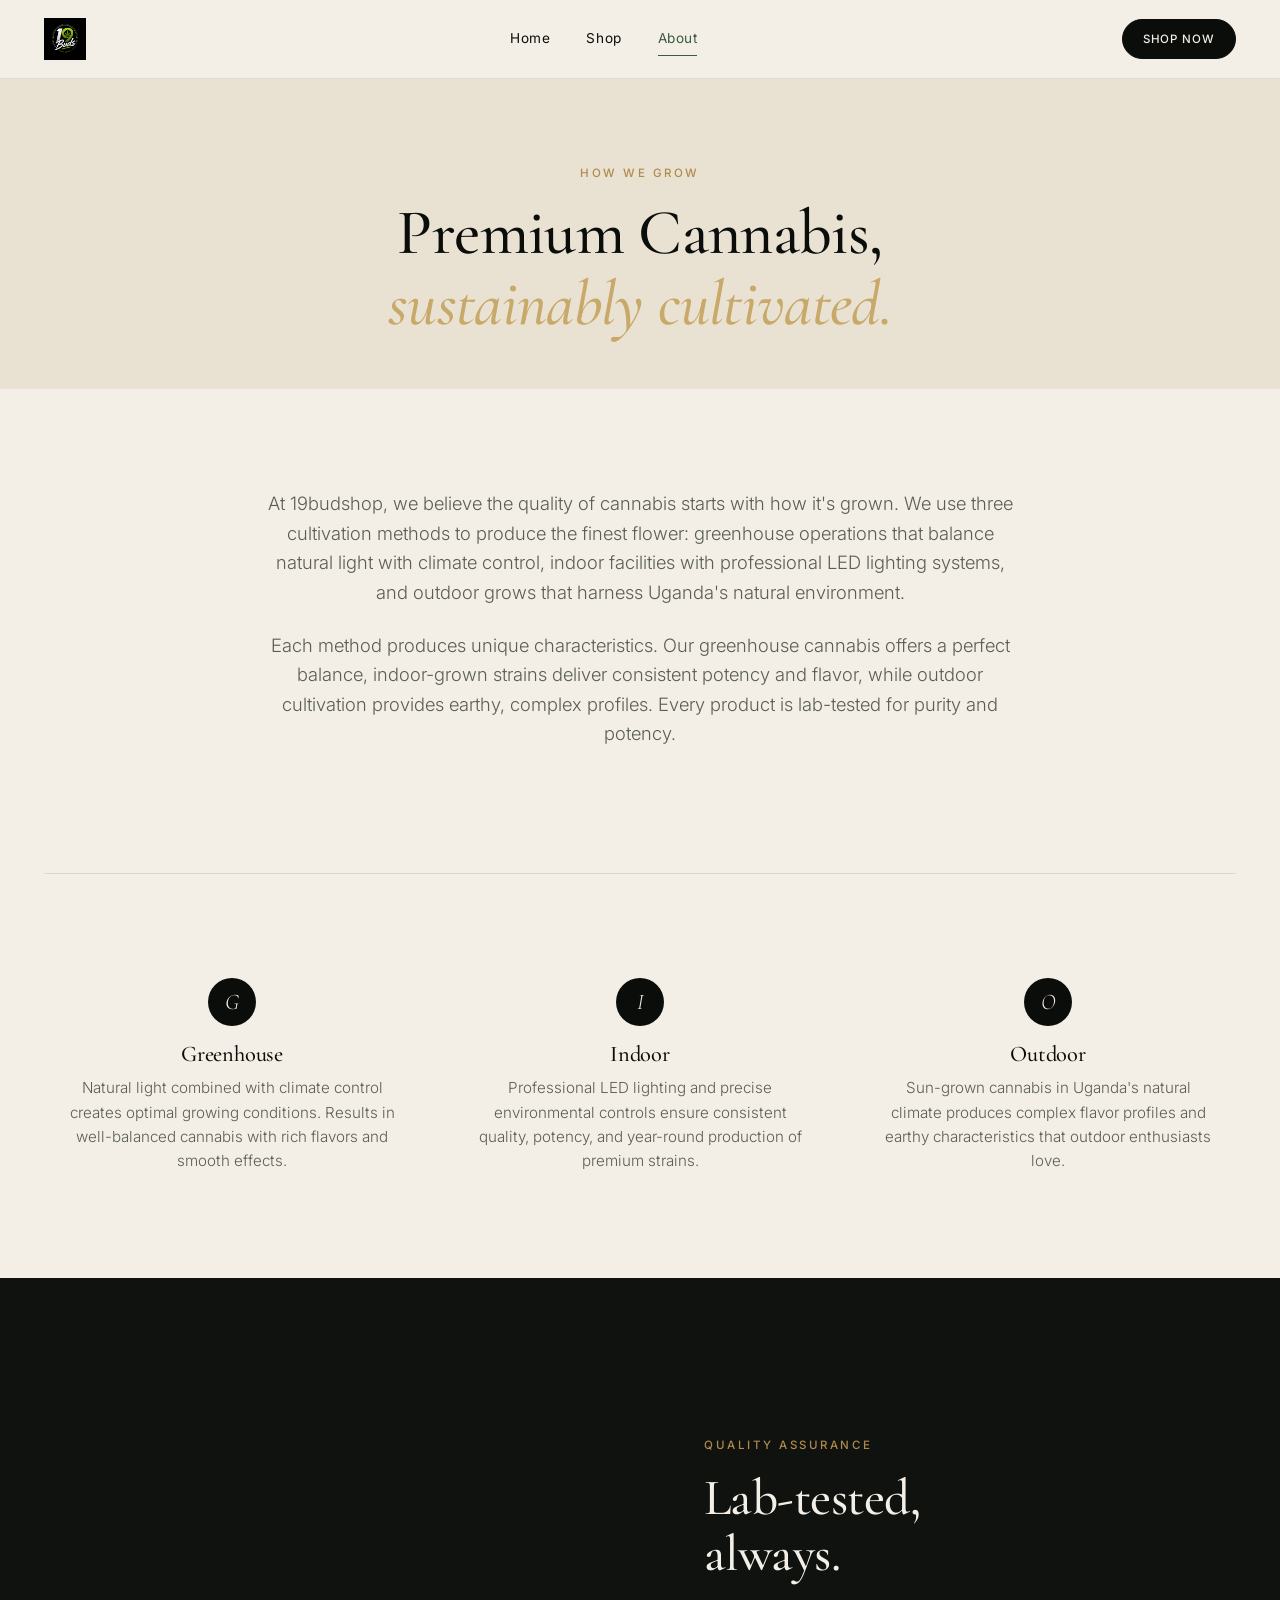
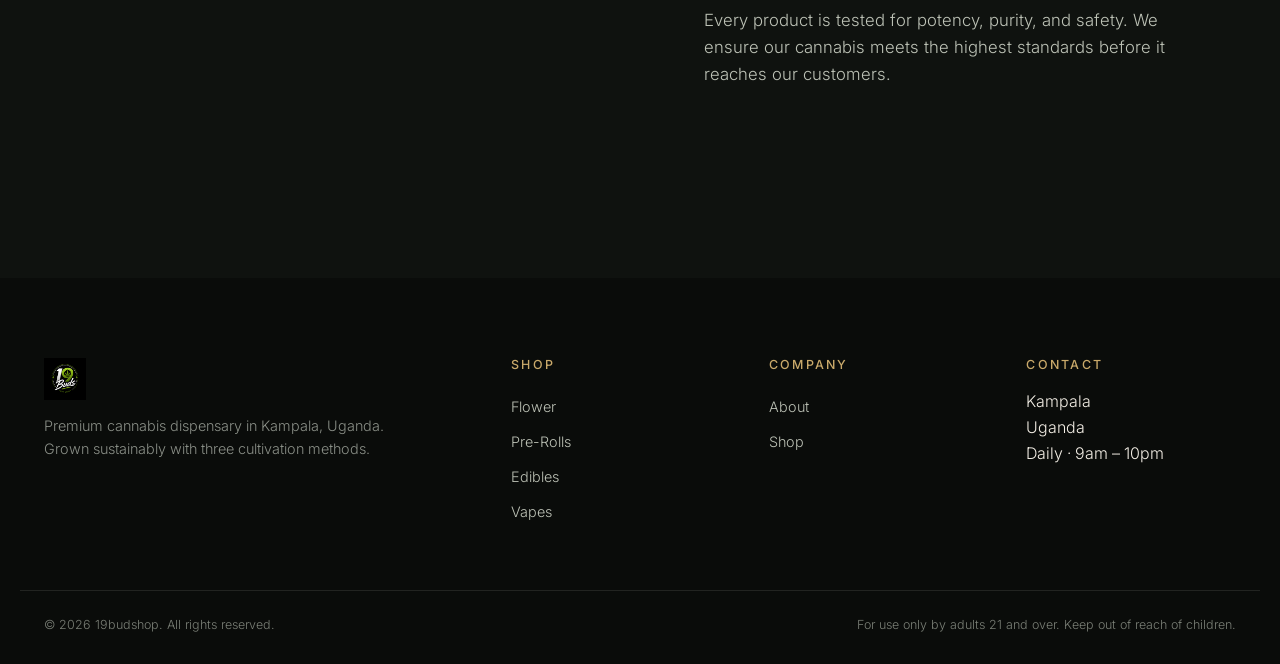
==== pages/about.html @ 75e1a654 "Add files via upload initial upload of all website files" ====
<!DOCTYPE html>
<html lang="en">
<head>
<meta charset="UTF-8" />
<meta name="viewport" content="width=device-width, initial-scale=1.0" />
<title>About 19Bud Shop | Premium Cannabis Cultivation in Uganda</title>
<meta name="description" content="Learn about 19Bud Shop’s premium cannabis cultivation, lab-tested quality standards, and curated product selection in Kampala, Uganda." />
<meta name="keywords" content="about 19bud shop, premium cannabis Uganda, lab-tested cannabis, cannabis cultivation Uganda" />
<link rel="preconnect" href="https://fonts.googleapis.com">
<link rel="preconnect" href="https://fonts.gstatic.com" crossorigin>
<link href="https://fonts.googleapis.com/css2?family=Cormorant+Garamond:wght@400;500;600;700&family=Inter:wght@300;400;500;600&display=swap" rel="stylesheet">
<link rel="stylesheet" href="../css/styles.css" />
</head>
<body>

<header class="site-header">
  <div class="container header__inner">
    <a href="../index.html" class="brand" aria-label="19budshop home">
      <img src="../images/19budshop logo.png" alt="19budshop logo" class="brand__logo" />
    </a>
    <nav class="nav" id="nav">
      <a href="../index.html" class="nav__link">Home</a>
      <a href="shop.html" class="nav__link">Shop</a>
      <a href="about.html" class="nav__link active">About</a>
    </nav>
    <div class="header__actions">
      <a href="shop.html" class="btn btn--small btn--primary">Shop Now</a>
      <button class="nav-toggle" id="nav-toggle" aria-label="Toggle menu"><span></span><span></span><span></span></button>
    </div>
  </div>
</header>

<section class="page-hero">
  <div class="container">
    <span class="eyebrow">How We Grow</span>
    <h1>Premium Cannabis,<br/><em>sustainably cultivated.</em></h1>
  </div>
</section>

<section class="container about-section">
  <p>At 19budshop, we believe the quality of cannabis starts with how it's grown. We use three cultivation methods to produce the finest flower: greenhouse operations that balance natural light with climate control, indoor facilities with professional LED lighting systems, and outdoor grows that harness Uganda's natural environment.</p>
  <p>Each method produces unique characteristics. Our greenhouse cannabis offers a perfect balance, indoor-grown strains deliver consistent potency and flavor, while outdoor cultivation provides earthy, complex profiles. Every product is lab-tested for purity and potency.</p>
</section>

<section class="container">
  <div class="values">
    <div class="value">
      <div class="value-icon">G</div>
      <h3>Greenhouse</h3>
      <p>Natural light combined with climate control creates optimal growing conditions. Results in well-balanced cannabis with rich flavors and smooth effects.</p>
    </div>
    <div class="value">
      <div class="value-icon">I</div>
      <h3>Indoor</h3>
      <p>Professional LED lighting and precise environmental controls ensure consistent quality, potency, and year-round production of premium strains.</p>
    </div>
    <div class="value">
      <div class="value-icon">O</div>
      <h3>Outdoor</h3>
      <p>Sun-grown cannabis in Uganda's natural climate produces complex flavor profiles and earthy characteristics that outdoor enthusiasts love.</p>
    </div>
  </div>
</section>

<section class="story">
  <div class="story__media" style="background-image:url('../images/greenhouse.jpg');"></div>
  <div class="story__content">
    <span class="eyebrow">Quality Assurance</span>
    <h2>Lab-tested,<br/>always.</h2>
    <p>Every product is tested for potency, purity, and safety. We ensure our cannabis meets the highest standards before it reaches our customers.</p>
  </div>
</section>

<footer class="footer">
  <div class="container footer__grid">
    <div>
      <div class="brand brand--footer">
        <img src="../images/19budshop logo.png" alt="19budshop logo" class="brand__logo" />
      </div>
      <p class="footer__about">Premium cannabis dispensary in Kampala, Uganda. Grown sustainably with three cultivation methods.</p>
    </div>
    <div><h4>Shop</h4><a href="shop.html">Flower</a><a href="shop.html">Pre-Rolls</a><a href="shop.html">Edibles</a><a href="shop.html">Vapes</a></div>
    <div><h4>Company</h4><a href="about.html">About</a><a href="shop.html">Shop</a></div>
    <div><h4>Contact</h4><p>Kampala<br/>Uganda<br/>Daily · 9am – 10pm</p></div>
  </div>
  <div class="footer__bottom container">
    <span>© <span id="year"></span> 19budshop. All rights reserved.</span>
    <span>For use only by adults 21 and over. Keep out of reach of children.</span>
  </div>
</footer>
<script src="../js/products.js"></script>
<script src="../js/main.js"></script>
</body>
</html>
---- css/styles.css ----
/* 19budshop — Premium Cannabis Dispensary */
:root{
  --bg:#0f120f;
  --bg-2:#161a16;
  --surface:#1c211c;
  --cream:#f4efe6;
  --cream-2:#e9e2d3;
  --ink:#0b0d0b;
  --muted:#8a8f87;
  --line:rgba(244,239,230,.12);
  --green:#3a5a40;
  --green-2:#588157;
  --gold:#c9a96a;
  --gold-2:#b1894a;
  --radius:6px;
  --serif:"Cormorant Garamond", Georgia, serif;
  --sans:"Inter", -apple-system, BlinkMacSystemFont, sans-serif;
  --container:1240px;
}

*{box-sizing:border-box;margin:0;padding:0}
html{scroll-behavior:smooth}
body{
  font-family:var(--sans);
  background:var(--cream);
  color:var(--ink);
  line-height:1.6;
  font-weight:300;
  -webkit-font-smoothing:antialiased;
}
img{display:block;max-width:100%;height:auto}
a{color:inherit;text-decoration:none;transition:color .25s}

.container{max-width:var(--container);margin:0 auto;padding:0 24px}

h1,h2,h3,h4{font-family:var(--serif);font-weight:500;letter-spacing:-.01em;line-height:1.1;color:inherit}
h1{font-size:clamp(3rem,7vw,6rem)}
h2{font-size:clamp(2rem,4vw,3.4rem)}
h3{font-size:1.4rem}
em{font-style:italic;color:var(--gold)}
.eyebrow{font-family:var(--sans);font-size:.72rem;letter-spacing:.22em;text-transform:uppercase;color:var(--gold-2);font-weight:500;display:inline-block;margin-bottom:1rem}

/* Buttons */
.btn{
  display:inline-flex;align-items:center;justify-content:center;gap:.5rem;
  padding:14px 28px;border:1px solid transparent;border-radius:999px;
  font-family:var(--sans);font-size:.85rem;font-weight:500;letter-spacing:.08em;text-transform:uppercase;
  cursor:pointer;transition:all .3s ease;background:none;color:inherit;
}
.btn--primary{background:var(--ink);color:var(--cream);border-color:var(--ink)}
.btn--primary:hover{background:var(--green);border-color:var(--green)}
.btn--ghost{border-color:currentColor;background:transparent}
.btn--ghost:hover{background:var(--ink);color:var(--cream);border-color:var(--ink)}
.btn--ghost-dark{border-color:var(--cream);color:var(--cream)}
.btn--ghost-dark:hover{background:var(--cream);color:var(--ink)}
.btn--small{padding:10px 20px;font-size:.72rem}

/* Header */
.site-header{
  position:sticky;top:0;z-index:50;
  background:rgba(244,239,230,.92);
  backdrop-filter:blur(12px);
  border-bottom:1px solid rgba(11,13,11,.08);
}
.header__inner{display:flex;align-items:center;justify-content:space-between;padding:18px 24px}
.brand{display:flex;align-items:center;gap:10px;font-family:var(--serif);font-size:1.4rem;font-weight:600}
.brand__logo{height:42px;width:auto;display:block;object-fit:contain}
.brand__mark{
  width:34px;height:34px;border-radius:50%;background:var(--ink);color:var(--cream);
  display:flex;align-items:center;justify-content:center;font-family:var(--serif);font-style:italic;font-size:1.1rem;
}
.brand__co{color:var(--gold-2);font-weight:400}
.nav{display:flex;gap:36px}
.nav__link{font-size:.85rem;font-weight:400;letter-spacing:.04em;position:relative;padding:6px 0}
.nav__link:hover,.nav__link.active{color:var(--green)}
.nav__link.active::after{content:"";position:absolute;bottom:0;left:0;right:0;height:1px;background:var(--green)}
.header__actions{display:flex;align-items:center;gap:16px}
.nav-toggle{display:none;background:none;border:none;flex-direction:column;gap:4px;cursor:pointer;padding:8px}
.nav-toggle span{width:22px;height:1.5px;background:var(--ink);display:block}

/* Hero */
.hero{position:relative;min-height:88vh;display:flex;align-items:center;color:var(--cream);overflow:hidden}
.hero__media{position:absolute;inset:0;background-size:cover;background-position:center;filter:brightness(.55);}
.hero__overlay{position:absolute;inset:0;background:linear-gradient(180deg,rgba(11,13,11,.4) 0%,rgba(11,13,11,.85) 100%)}
.hero__content{position:relative;z-index:2;max-width:760px;padding-top:80px;padding-bottom:120px}
.hero__brand{display:flex;flex-direction:column;align-items:flex-start;gap:10px;margin-bottom:1.5rem}
.hero__brand-stack{display:flex;align-items:center;gap:18px;flex-wrap:wrap}
.hero__logo{height:140px;width:auto;display:block;object-fit:contain}
.hero__brand-text{display:flex;flex-direction:column;gap:4px}
.hero__brand-name{font-family:var(--serif);font-size:2.2rem;font-weight:600;letter-spacing:.01em;color:var(--cream)}
.hero__year{font-size:.9rem;letter-spacing:.24em;text-transform:uppercase;color:var(--cream-2);font-weight:500}
.hero__sub{font-size:1.15rem;color:var(--cream-2);max-width:520px;margin-bottom:2.5rem}
.hero__cta{display:flex;gap:14px;flex-wrap:wrap}
.hero__cta .btn--primary{background:var(--cream);color:var(--ink);border-color:var(--cream)}
.hero__cta .btn--primary:hover{background:var(--gold);border-color:var(--gold);color:var(--ink)}
.hero__whatsapp{display:inline-flex;align-items:center;justify-content:center;gap:10px;margin-top:18px;padding:15px 24px;border-radius:999px;background:#25D366;color:#fff;font-weight:700;letter-spacing:.04em;text-transform:uppercase;font-size:.82rem;box-shadow:0 0 0 rgba(37,211,102,.35);animation:pulse-whatsapp 1.4s infinite;transition:transform .2s ease, box-shadow .2s ease;max-width:100%}
.hero__whatsapp:hover{transform:translateY(-2px);box-shadow:0 8px 24px rgba(37,211,102,.28)}
.hero__whatsapp-icon{width:26px;height:26px;display:block;object-fit:contain}
.hero__whatsapp span{display:inline-block}
@keyframes pulse-whatsapp{0%,100%{box-shadow:0 0 0 0 rgba(37,211,102,.4)}50%{box-shadow:0 0 0 12px rgba(37,211,102,0)}}
.hero__marquee{position:absolute;bottom:0;left:0;right:0;z-index:2;overflow:hidden;border-top:1px solid rgba(244,239,230,.18);padding:18px 0;background:rgba(11,13,11,.6)}
.marquee__track{display:flex;gap:36px;white-space:nowrap;animation:marquee 30s linear infinite;font-size:.78rem;letter-spacing:.22em;text-transform:uppercase;color:var(--cream-2)}
@keyframes marquee{from{transform:translateX(0)}to{transform:translateX(-50%)}}

/* Sections */
.section{padding:120px 0}
.section--dark{background:var(--bg);color:var(--cream)}
.section__head{text-align:center;max-width:680px;margin:0 auto 64px}
.section__sub{color:var(--muted);margin-top:1rem}
.section--dark .section__sub{color:#a3a89e}
.section__cta{text-align:center;margin-top:56px}

/* Category grid */
.cat-grid{display:grid;grid-template-columns:repeat(3,1fr);gap:20px}
.cat-card{position:relative;overflow:hidden;border-radius:var(--radius);aspect-ratio:4/5;background:#000}
.cat-card img{width:100%;height:100%;object-fit:cover;transition:transform .8s ease;opacity:.75}
.cat-card:hover img{transform:scale(1.06);opacity:.9}
.cat-card__body{position:absolute;left:24px;bottom:24px;right:24px;color:var(--cream);z-index:2}
.cat-card__body h3{font-size:1.7rem;margin-bottom:4px}
.cat-card__body span{font-size:.78rem;letter-spacing:.15em;text-transform:uppercase;color:var(--gold)}
.cat-card::after{content:"";position:absolute;inset:0;background:linear-gradient(180deg,transparent 40%,rgba(0,0,0,.7) 100%)}

/* Product grid */
.product-grid{display:grid;grid-template-columns:repeat(4,1fr);gap:32px}
.product{display:flex;flex-direction:column;cursor:pointer;transition:transform .3s}
.product:hover{transform:translateY(-4px)}
.product__media{aspect-ratio:1/1;background:var(--bg-2);border-radius:var(--radius);overflow:hidden;margin-bottom:18px;position:relative}
.product__media img{width:100%;height:100%;object-fit:cover;transition:transform .6s}
.product:hover .product__media img{transform:scale(1.05)}
.product__badge{position:absolute;top:12px;left:12px;background:var(--gold);color:var(--ink);padding:4px 10px;border-radius:999px;font-size:.65rem;font-weight:600;letter-spacing:.1em;text-transform:uppercase;z-index:2}
.product__badge--soon{background:var(--green);color:var(--cream)}
.product__cat{font-size:.7rem;letter-spacing:.18em;text-transform:uppercase;color:var(--muted);margin-bottom:6px}
.section--dark .product__cat{color:var(--gold-2)}
.product__name{font-family:var(--serif);font-size:1.3rem;margin-bottom:6px}
.product__description{font-size:.84rem;line-height:1.5;color:var(--muted);margin-bottom:12px}
.section--dark .product__description{color:#9aa097}
.product__meta{display:flex;justify-content:space-between;align-items:baseline;margin-top:8px}
.product__price{font-family:var(--serif);font-size:1.2rem;font-weight:500}
.product__thc{font-size:.75rem;color:var(--muted);letter-spacing:.05em}
.section--dark .product__thc{color:#9aa097}
.product__actions{display:flex;gap:8px;margin-top:16px;flex-direction:column}
.product__actions .btn{width:100%;flex:1}
.product__actions .btn--secondary{background:var(--gold-2);color:var(--ink);border-color:var(--gold-2)}
.product__actions .btn--secondary:hover{background:var(--gold);border-color:var(--gold)}
.section--dark .product__actions .btn--primary{background:var(--cream);color:var(--ink);border-color:var(--cream)}
.section--dark .product__actions .btn--primary:hover{background:var(--gold);border-color:var(--gold);color:var(--ink)}

/* Story strip */
.story{display:grid;grid-template-columns:1fr 1fr;min-height:600px;background:var(--bg)}
.story__media{background-size:cover;background-position:center}
.story__content{padding:80px 64px;color:var(--cream);display:flex;flex-direction:column;justify-content:center;max-width:620px}
.story__content h2{margin-bottom:1.5rem}
.story__content p{color:#bdc2b6;margin-bottom:2rem;font-size:1.05rem}
.story__list{list-style:none;display:grid;grid-template-columns:repeat(3,1fr);gap:24px;margin-bottom:2.5rem;border-top:1px solid var(--line);border-bottom:1px solid var(--line);padding:24px 0}
.story__list strong{display:block;font-family:var(--serif);font-size:1.8rem;color:var(--gold);font-weight:500}
.story__list span{font-size:.78rem;color:#9aa097;letter-spacing:.05em}

/* Reviews */
.reviews{display:grid;grid-template-columns:repeat(3,1fr);gap:32px}
.review{padding:36px;border:1px solid rgba(11,13,11,.1);border-radius:var(--radius);background:#fff}
.review blockquote{font-family:var(--serif);font-size:1.2rem;line-height:1.5;font-style:italic;margin-bottom:1.2rem}
.review figcaption{font-size:.8rem;letter-spacing:.1em;color:var(--muted);text-transform:uppercase}

/* Newsletter */
.newsletter{background:var(--bg);color:var(--cream);padding:80px 0}
.newsletter__inner{display:grid;grid-template-columns:1fr 1fr;gap:48px;align-items:center}
.newsletter h2{font-size:2.4rem}
.newsletter__form{display:flex;gap:10px}
.newsletter__form input{
  flex:1;padding:16px 22px;border:1px solid rgba(244,239,230,.25);background:transparent;color:var(--cream);
  border-radius:999px;font-family:var(--sans);font-size:.9rem;outline:none;transition:border-color .25s;
}
.newsletter__form input::placeholder{color:#9aa097}
.newsletter__form input:focus{border-color:var(--gold)}
.newsletter__form .btn--primary{background:var(--cream);color:var(--ink);border-color:var(--cream)}
.newsletter__form .btn--primary:hover{background:var(--gold);border-color:var(--gold)}

/* Footer */
.footer{background:#0a0c0a;color:var(--cream);padding:80px 0 30px}
.footer__grid{display:grid;grid-template-columns:2fr 1fr 1fr 1fr;gap:48px;margin-bottom:60px}
.footer h4{font-family:var(--sans);font-size:.78rem;letter-spacing:.18em;text-transform:uppercase;color:var(--gold);margin-bottom:18px;font-weight:500}
.footer a{display:block;font-size:.9rem;color:#bdc2b6;padding:6px 0}
.footer a:hover{color:var(--cream)}
.footer__about{color:#8a8f87;font-size:.9rem;max-width:340px;margin-top:14px}
.brand--footer .brand__mark{background:var(--cream);color:var(--ink)}
.brand--footer{color:var(--cream)}
.footer__bottom{border-top:1px solid rgba(244,239,230,.1);padding-top:24px;display:flex;justify-content:space-between;font-size:.78rem;color:#7a7f76;flex-wrap:wrap;gap:12px}

/* Age gate */
.age-gate{position:fixed;inset:0;z-index:200;background:rgba(11,13,11,.96);display:flex;align-items:center;justify-content:center;padding:24px;backdrop-filter:blur(8px)}
.age-gate.hidden{display:none}
.age-gate__box{max-width:460px;text-align:center;color:var(--cream)}
.age-gate__mark{width:60px;height:60px;border-radius:50%;background:var(--cream);color:var(--ink);font-family:var(--serif);font-style:italic;font-size:1.8rem;display:flex;align-items:center;justify-content:center;margin:0 auto 28px}
.age-gate h2{font-size:2.2rem;margin-bottom:1rem}
.age-gate p{color:#bdc2b6;margin-bottom:2rem}
.age-gate__actions{display:flex;gap:12px;justify-content:center;flex-wrap:wrap}
.age-gate .btn--primary{background:var(--cream);color:var(--ink);border-color:var(--cream)}
.age-gate .btn--primary:hover{background:var(--gold);border-color:var(--gold)}
.age-gate .btn--ghost{color:var(--cream)}

/* ----- Shop page ----- */
.page-hero{padding:80px 0 50px;background:var(--cream-2);text-align:center}
.page-hero h1{font-size:clamp(2.5rem,5vw,4.5rem)}
.page-hero p{max-width:560px;margin:1rem auto 0;color:#5a5e54}

.shop-layout{padding:60px 0 120px;display:grid;grid-template-columns:240px 1fr;gap:48px}
.filters{position:sticky;top:100px;align-self:start}
.filters h4{font-family:var(--sans);font-size:.72rem;letter-spacing:.2em;text-transform:uppercase;color:var(--muted);margin-bottom:14px;font-weight:500}
.filter-group{margin-bottom:32px}
.filter-btn{display:block;width:100%;text-align:left;background:none;border:none;padding:8px 0;cursor:pointer;font-size:.95rem;color:#5a5e54;font-family:var(--sans);border-bottom:1px solid transparent;transition:all .2s}
.filter-btn:hover{color:var(--ink)}
.filter-btn.active{color:var(--ink);font-weight:500;border-bottom-color:var(--gold)}
.shop-toolbar{display:flex;justify-content:space-between;align-items:center;margin-bottom:32px;padding-bottom:20px;border-bottom:1px solid rgba(11,13,11,.1)}
.shop-toolbar span{font-size:.85rem;color:var(--muted)}
.shop-toolbar select{padding:8px 14px;border:1px solid rgba(11,13,11,.15);background:transparent;border-radius:999px;font-family:var(--sans);font-size:.85rem;cursor:pointer}
.shop-grid{display:grid;grid-template-columns:repeat(3,1fr);gap:32px}

/* ----- About / Contact ----- */
.about-section{padding:100px 0;max-width:760px;margin:0 auto;text-align:center}
.about-section p{font-size:1.15rem;color:#5a5e54;margin-bottom:1.5rem}
.values{display:grid;grid-template-columns:repeat(3,1fr);gap:32px;padding:80px 0;border-top:1px solid rgba(11,13,11,.1)}
.value{text-align:center;padding:24px}
.value-icon{width:48px;height:48px;border-radius:50%;background:var(--ink);color:var(--cream);display:flex;align-items:center;justify-content:center;margin:0 auto 16px;font-family:var(--serif);font-style:italic;font-size:1.4rem}
.value h3{margin-bottom:10px}
.value p{color:#5a5e54;font-size:.95rem}

.contact-grid{display:grid;grid-template-columns:1fr 1fr;gap:64px;padding:80px 0 120px}
.contact-info h3{font-family:var(--serif);font-size:1.6rem;margin-bottom:14px;margin-top:28px}
.contact-info h3:first-child{margin-top:0}
.contact-info p{color:#5a5e54}
.contact-form{display:flex;flex-direction:column;gap:16px}
.contact-form label{font-size:.75rem;letter-spacing:.15em;text-transform:uppercase;color:var(--muted);font-weight:500}
.contact-form input,.contact-form textarea{
  width:100%;padding:14px 18px;border:1px solid rgba(11,13,11,.18);
  border-radius:var(--radius);font-family:var(--sans);font-size:.95rem;background:#fff;
}
.contact-form textarea{min-height:140px;resize:vertical}
.contact-form input:focus,.contact-form textarea:focus{outline:none;border-color:var(--green)}

/* Toast */
.toast{position:fixed;bottom:30px;left:50%;transform:translateX(-50%) translateY(20px);background:var(--ink);color:var(--cream);padding:14px 26px;border-radius:999px;font-size:.9rem;opacity:0;pointer-events:none;transition:all .3s;z-index:100}
.toast.show{opacity:1;transform:translateX(-50%) translateY(0)}

/* Responsive */
@media (max-width:960px){
  .nav{display:none;position:absolute;top:100%;left:0;right:0;background:var(--cream);flex-direction:column;padding:24px;border-bottom:1px solid var(--line);gap:0}
  .nav.open{display:flex}
  .nav__link{padding:14px 0;border-bottom:1px solid rgba(11,13,11,.08)}
  .nav-toggle{display:flex}
  .cat-grid{grid-template-columns:repeat(2,1fr)}
  .product-grid,.shop-grid{grid-template-columns:repeat(2,1fr)}
  .story{grid-template-columns:1fr}
  .story__media{min-height:340px}
  .story__content{padding:60px 24px}
  .reviews{grid-template-columns:1fr}
  .newsletter__inner{grid-template-columns:1fr}
  .footer__grid{grid-template-columns:1fr 1fr;gap:32px}
  .shop-layout{grid-template-columns:1fr;gap:24px}
  .filters{position:static}
  .filter-group{display:flex;flex-wrap:wrap;gap:8px}
  .filter-btn{width:auto;padding:8px 16px;border:1px solid rgba(11,13,11,.15);border-radius:999px}
  .filter-btn.active{border-color:var(--ink);background:var(--ink);color:var(--cream)}
  .values,.contact-grid{grid-template-columns:1fr;gap:24px}
  .section{padding:80px 0}
  .header__actions .btn--small{display:none}
}
@media (max-width:520px){
  .cat-grid,.product-grid,.shop-grid{grid-template-columns:1fr}
  .footer__grid{grid-template-columns:1fr}
  .hero__cta{flex-direction:column;align-items:stretch}
  .hero__cta .btn{width:100%}
}
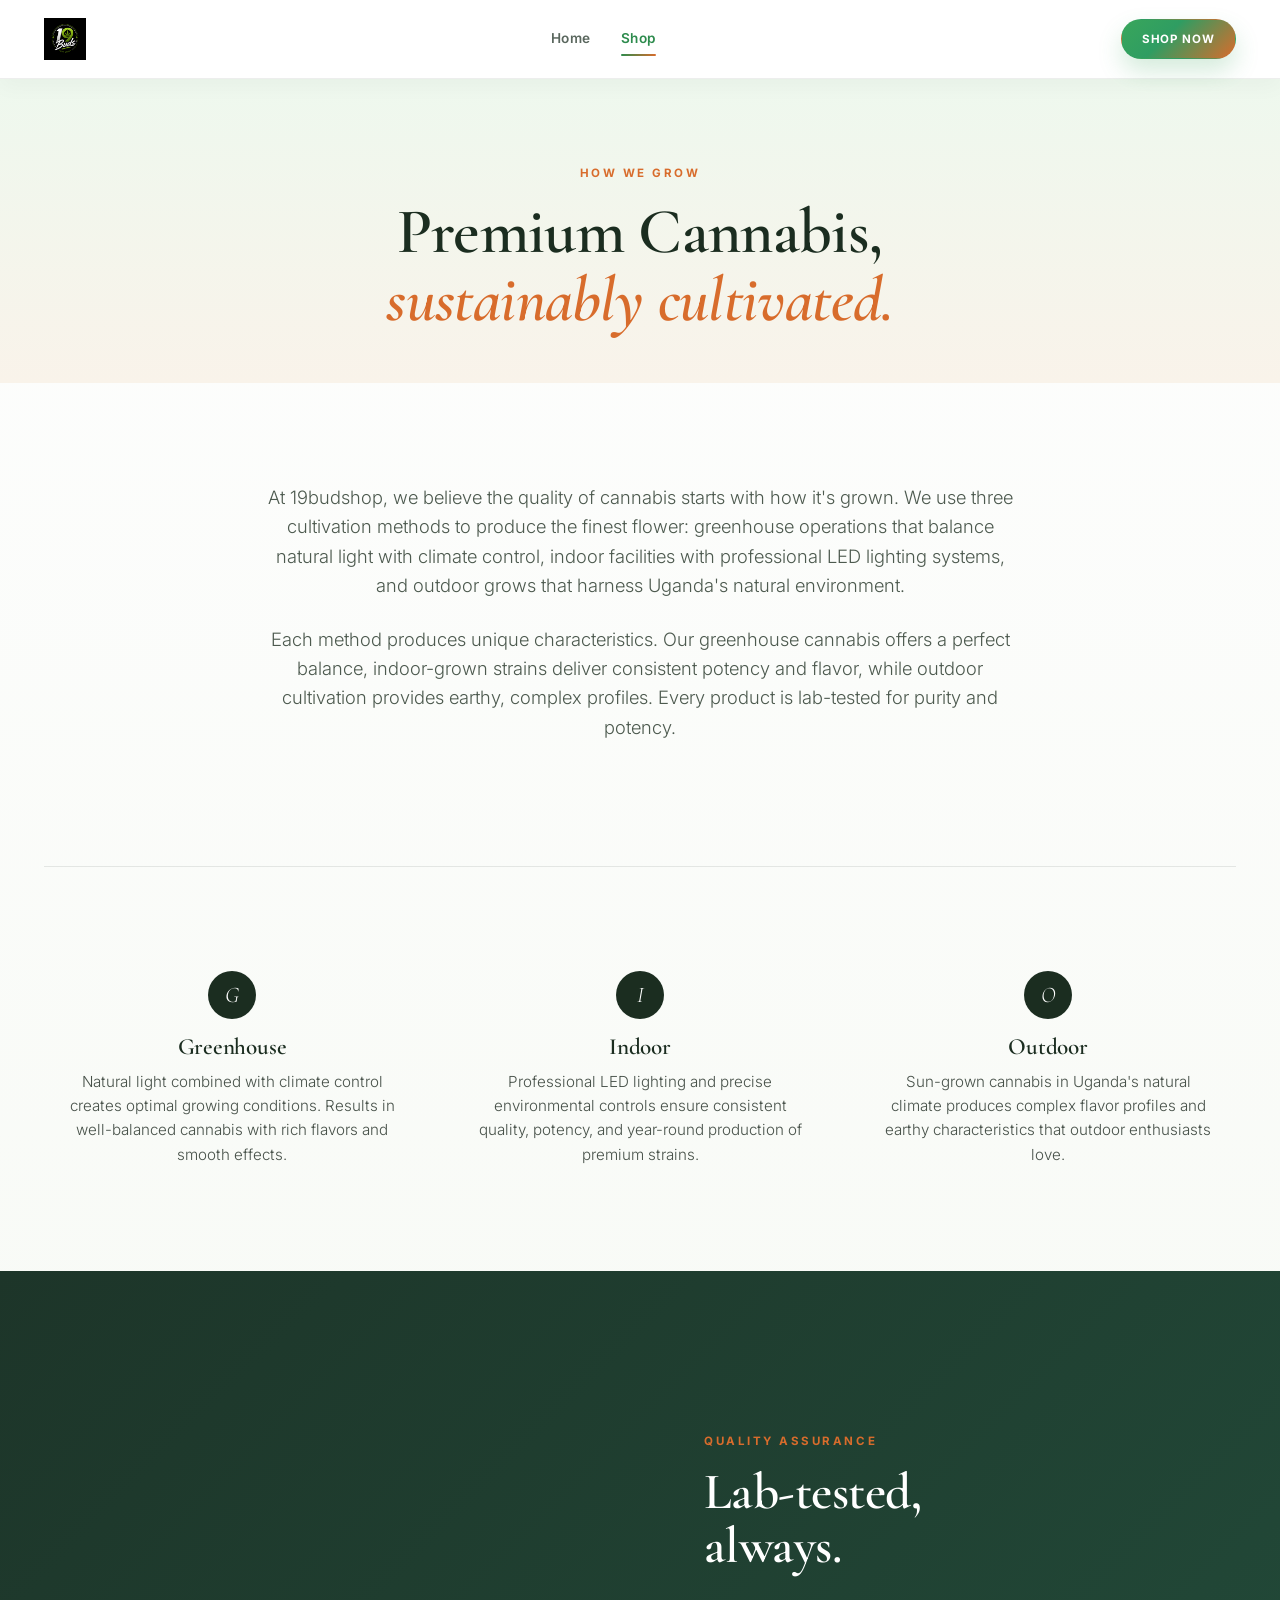
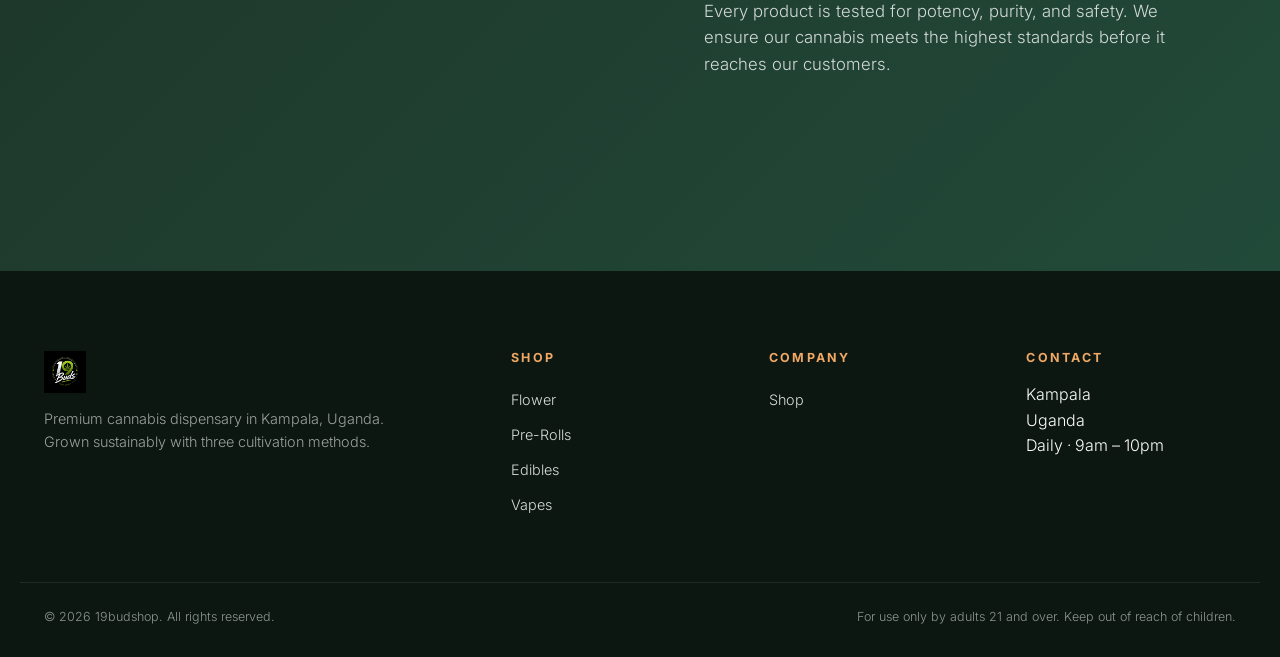
==== commit c2b7c069: "update site changes" ====
--- a/pages/about.html
+++ b/pages/about.html
@@ -20,8 +20,7 @@
     </a>
     <nav class="nav" id="nav">
       <a href="../index.html" class="nav__link">Home</a>
-      <a href="shop.html" class="nav__link">Shop</a>
-      <a href="about.html" class="nav__link active">About</a>
+      <a href="shop.html" class="nav__link active">Shop</a>
     </nav>
     <div class="header__actions">
       <a href="shop.html" class="btn btn--small btn--primary">Shop Now</a>
@@ -80,7 +79,7 @@
       <p class="footer__about">Premium cannabis dispensary in Kampala, Uganda. Grown sustainably with three cultivation methods.</p>
     </div>
     <div><h4>Shop</h4><a href="shop.html">Flower</a><a href="shop.html">Pre-Rolls</a><a href="shop.html">Edibles</a><a href="shop.html">Vapes</a></div>
-    <div><h4>Company</h4><a href="about.html">About</a><a href="shop.html">Shop</a></div>
+    <div><h4>Company</h4><a href="shop.html">Shop</a></div>
     <div><h4>Contact</h4><p>Kampala<br/>Uganda<br/>Daily · 9am – 10pm</p></div>
   </div>
   <div class="footer__bottom container">
--- a/css/styles.css
+++ b/css/styles.css
@@ -1,55 +1,58 @@
 /* 19budshop — Premium Cannabis Dispensary */
 :root{
-  --bg:#0f120f;
-  --bg-2:#161a16;
-  --surface:#1c211c;
-  --cream:#f4efe6;
-  --cream-2:#e9e2d3;
-  --ink:#0b0d0b;
-  --muted:#8a8f87;
-  --line:rgba(244,239,230,.12);
-  --green:#3a5a40;
-  --green-2:#588157;
-  --gold:#c9a96a;
-  --gold-2:#b1894a;
-  --radius:6px;
+  --bg:#f3fbf2;
+  --bg-2:#eaf9eb;
+  --surface:#ffffff;
+  --surface-strong:#f5faf6;
+  --cream:#ffffff;
+  --cream-2:#eefcf0;
+  --ink:#1b2d20;
+  --muted:#5a675e;
+  --line:rgba(27,45,32,.12);
+  --green:#2d8b4d;
+  --green-2:#9ce3a4;
+  --orange:#d86c2c;
+  --orange-2:#f0a864;
+  --gold:#f4d39a;
+  --radius:18px;
   --serif:"Cormorant Garamond", Georgia, serif;
   --sans:"Inter", -apple-system, BlinkMacSystemFont, sans-serif;
   --container:1240px;
+  --shadow:0 18px 40px rgba(24,42,30,.12);
 }
 
 *{box-sizing:border-box;margin:0;padding:0}
 html{scroll-behavior:smooth}
 body{
   font-family:var(--sans);
-  background:var(--cream);
+  background:linear-gradient(180deg,#fefefe 0%,#f4f8f1 100%);
   color:var(--ink);
   line-height:1.6;
   font-weight:300;
   -webkit-font-smoothing:antialiased;
 }
 img{display:block;max-width:100%;height:auto}
-a{color:inherit;text-decoration:none;transition:color .25s}
+a{color:inherit;text-decoration:none;transition:all .25s ease}
 
 .container{max-width:var(--container);margin:0 auto;padding:0 24px}
 
-h1,h2,h3,h4{font-family:var(--serif);font-weight:500;letter-spacing:-.01em;line-height:1.1;color:inherit}
-h1{font-size:clamp(3rem,7vw,6rem)}
-h2{font-size:clamp(2rem,4vw,3.4rem)}
-h3{font-size:1.4rem}
-em{font-style:italic;color:var(--gold)}
-.eyebrow{font-family:var(--sans);font-size:.72rem;letter-spacing:.22em;text-transform:uppercase;color:var(--gold-2);font-weight:500;display:inline-block;margin-bottom:1rem}
+h1,h2,h3,h4{font-family:var(--serif);font-weight:600;letter-spacing:-.01em;line-height:1.05;color:inherit}
+h1{font-size:clamp(2.9rem,7vw,5.8rem)}
+h2{font-size:clamp(2.1rem,4vw,3.4rem)}
+h3{font-size:1.45rem}
+em{font-style:italic;color:var(--orange)}
+.eyebrow{font-family:var(--sans);font-size:.72rem;letter-spacing:.22em;text-transform:uppercase;color:var(--orange);font-weight:700;display:inline-block;margin-bottom:1rem}
 
 /* Buttons */
 .btn{
   display:inline-flex;align-items:center;justify-content:center;gap:.5rem;
   padding:14px 28px;border:1px solid transparent;border-radius:999px;
-  font-family:var(--sans);font-size:.85rem;font-weight:500;letter-spacing:.08em;text-transform:uppercase;
-  cursor:pointer;transition:all .3s ease;background:none;color:inherit;
-}
-.btn--primary{background:var(--ink);color:var(--cream);border-color:var(--ink)}
-.btn--primary:hover{background:var(--green);border-color:var(--green)}
-.btn--ghost{border-color:currentColor;background:transparent}
+  font-family:var(--sans);font-size:.82rem;font-weight:700;letter-spacing:.08em;text-transform:uppercase;
+  cursor:pointer;transition:all .25s ease;background:none;color:inherit;
+}
+.btn--primary{background:linear-gradient(135deg,#39a65b,#2f9d62 40%,var(--orange));color:#fff;border-color:transparent;box-shadow:0 12px 24px rgba(57,166,91,.22)}
+.btn--primary:hover{transform:translateY(-2px);box-shadow:0 18px 28px rgba(57,166,91,.28)}
+.btn--ghost{border-color:rgba(27,45,32,.24);background:rgba(255,255,255,.12);color:var(--ink)}
 .btn--ghost:hover{background:var(--ink);color:var(--cream);border-color:var(--ink)}
 .btn--ghost-dark{border-color:var(--cream);color:var(--cream)}
 .btn--ghost-dark:hover{background:var(--cream);color:var(--ink)}
@@ -58,9 +61,10 @@
 /* Header */
 .site-header{
   position:sticky;top:0;z-index:50;
-  background:rgba(244,239,230,.92);
+  background:rgba(255,255,255,.92);
   backdrop-filter:blur(12px);
-  border-bottom:1px solid rgba(11,13,11,.08);
+  border-bottom:1px solid rgba(27,45,32,.08);
+  box-shadow:0 8px 20px rgba(19,31,24,.03);
 }
 .header__inner{display:flex;align-items:center;justify-content:space-between;padding:18px 24px}
 .brand{display:flex;align-items:center;gap:10px;font-family:var(--serif);font-size:1.4rem;font-weight:600}
@@ -69,169 +73,169 @@
   width:34px;height:34px;border-radius:50%;background:var(--ink);color:var(--cream);
   display:flex;align-items:center;justify-content:center;font-family:var(--serif);font-style:italic;font-size:1.1rem;
 }
-.brand__co{color:var(--gold-2);font-weight:400}
-.nav{display:flex;gap:36px}
-.nav__link{font-size:.85rem;font-weight:400;letter-spacing:.04em;position:relative;padding:6px 0}
+.brand__co{color:var(--orange);font-weight:600}
+.nav{display:flex;gap:30px}
+.nav__link{font-size:.85rem;font-weight:600;letter-spacing:.04em;position:relative;padding:6px 0;color:var(--muted)}
 .nav__link:hover,.nav__link.active{color:var(--green)}
-.nav__link.active::after{content:"";position:absolute;bottom:0;left:0;right:0;height:1px;background:var(--green)}
+.nav__link.active::after{content:"";position:absolute;bottom:0;left:0;right:0;height:2px;background:linear-gradient(90deg,var(--green),var(--orange));border-radius:999px}
 .header__actions{display:flex;align-items:center;gap:16px}
 .nav-toggle{display:none;background:none;border:none;flex-direction:column;gap:4px;cursor:pointer;padding:8px}
-.nav-toggle span{width:22px;height:1.5px;background:var(--ink);display:block}
+.nav-toggle span{width:22px;height:2px;background:var(--ink);display:block;border-radius:999px}
 
 /* Hero */
-.hero{position:relative;min-height:88vh;display:flex;align-items:center;color:var(--cream);overflow:hidden}
-.hero__media{position:absolute;inset:0;background-size:cover;background-position:center;filter:brightness(.55);}
-.hero__overlay{position:absolute;inset:0;background:linear-gradient(180deg,rgba(11,13,11,.4) 0%,rgba(11,13,11,.85) 100%)}
+.hero{position:relative;min-height:88vh;display:flex;align-items:center;color:var(--cream);overflow:hidden;background:linear-gradient(135deg,#effff2 0%,#dff7e6 35%,#f5efdf 100%)}
+.hero__media{position:absolute;inset:0;background-size:cover;background-position:center;filter:saturate(1.4) brightness(.7)}
+.hero__overlay{position:absolute;inset:0;background:linear-gradient(90deg,rgba(18,37,24,.82) 0%,rgba(38,92,57,.7) 42%,rgba(36,102,60,.46) 100%)}
 .hero__content{position:relative;z-index:2;max-width:760px;padding-top:80px;padding-bottom:120px}
 .hero__brand{display:flex;flex-direction:column;align-items:flex-start;gap:10px;margin-bottom:1.5rem}
 .hero__brand-stack{display:flex;align-items:center;gap:18px;flex-wrap:wrap}
 .hero__logo{height:140px;width:auto;display:block;object-fit:contain}
 .hero__brand-text{display:flex;flex-direction:column;gap:4px}
-.hero__brand-name{font-family:var(--serif);font-size:2.2rem;font-weight:600;letter-spacing:.01em;color:var(--cream)}
-.hero__year{font-size:.9rem;letter-spacing:.24em;text-transform:uppercase;color:var(--cream-2);font-weight:500}
-.hero__sub{font-size:1.15rem;color:var(--cream-2);max-width:520px;margin-bottom:2.5rem}
+.hero__brand-name{font-family:var(--serif);font-size:2.2rem;font-weight:700;letter-spacing:.01em;color:var(--cream)}
+.hero__year{font-size:.78rem;letter-spacing:.24em;text-transform:uppercase;color:rgba(255,255,255,.8);font-weight:600}
+.hero__sub{font-size:1.16rem;color:rgba(255,255,255,.9);max-width:560px;margin-bottom:2.5rem;line-height:1.6}
 .hero__cta{display:flex;gap:14px;flex-wrap:wrap}
-.hero__cta .btn--primary{background:var(--cream);color:var(--ink);border-color:var(--cream)}
-.hero__cta .btn--primary:hover{background:var(--gold);border-color:var(--gold);color:var(--ink)}
-.hero__whatsapp{display:inline-flex;align-items:center;justify-content:center;gap:10px;margin-top:18px;padding:15px 24px;border-radius:999px;background:#25D366;color:#fff;font-weight:700;letter-spacing:.04em;text-transform:uppercase;font-size:.82rem;box-shadow:0 0 0 rgba(37,211,102,.35);animation:pulse-whatsapp 1.4s infinite;transition:transform .2s ease, box-shadow .2s ease;max-width:100%}
-.hero__whatsapp:hover{transform:translateY(-2px);box-shadow:0 8px 24px rgba(37,211,102,.28)}
+.hero__cta .btn--primary{background:linear-gradient(135deg,var(--orange),#efb267);color:#fff;border-color:transparent}
+.hero__cta .btn--primary:hover{transform:translateY(-2px) scale(1.01)}
+.hero__whatsapp{display:inline-flex;align-items:center;justify-content:center;gap:10px;margin-top:18px;padding:15px 22px;border-radius:999px;background:#1eb95d;color:#fff;font-weight:700;letter-spacing:.04em;text-transform:uppercase;font-size:.8rem;box-shadow:0 10px 24px rgba(30,185,93,.2);transition:transform .2s ease, box-shadow .2s ease;max-width:100%}
+.hero__whatsapp:hover{transform:translateY(-2px);box-shadow:0 16px 26px rgba(30,185,93,.25)}
 .hero__whatsapp-icon{width:26px;height:26px;display:block;object-fit:contain}
 .hero__whatsapp span{display:inline-block}
-@keyframes pulse-whatsapp{0%,100%{box-shadow:0 0 0 0 rgba(37,211,102,.4)}50%{box-shadow:0 0 0 12px rgba(37,211,102,0)}}
-.hero__marquee{position:absolute;bottom:0;left:0;right:0;z-index:2;overflow:hidden;border-top:1px solid rgba(244,239,230,.18);padding:18px 0;background:rgba(11,13,11,.6)}
-.marquee__track{display:flex;gap:36px;white-space:nowrap;animation:marquee 30s linear infinite;font-size:.78rem;letter-spacing:.22em;text-transform:uppercase;color:var(--cream-2)}
+@keyframes pulse-whatsapp{0%,100%{box-shadow:0 0 0 0 rgba(30,185,93,.36)}50%{box-shadow:0 0 0 12px rgba(30,185,93,0)}}
+.hero__marquee{position:absolute;bottom:0;left:0;right:0;z-index:2;overflow:hidden;border-top:1px solid rgba(255,255,255,.17);padding:16px 0;background:rgba(17,31,24,.70)}
+.marquee__track{display:flex;gap:36px;white-space:nowrap;animation:marquee 30s linear infinite;font-size:.78rem;letter-spacing:.16em;text-transform:uppercase;color:rgba(255,255,255,.82)}
 @keyframes marquee{from{transform:translateX(0)}to{transform:translateX(-50%)}}
 
 /* Sections */
-.section{padding:120px 0}
-.section--dark{background:var(--bg);color:var(--cream)}
+.section{padding:110px 0}
+.section--dark{background:linear-gradient(180deg,#1a3125 0%,#16301f 100%);color:var(--cream)}
 .section__head{text-align:center;max-width:680px;margin:0 auto 64px}
 .section__sub{color:var(--muted);margin-top:1rem}
-.section--dark .section__sub{color:#a3a89e}
+.section--dark .section__sub{color:rgba(255,255,255,.72)}
 .section__cta{text-align:center;margin-top:56px}
 
 /* Category grid */
-.cat-grid{display:grid;grid-template-columns:repeat(3,1fr);gap:20px}
-.cat-card{position:relative;overflow:hidden;border-radius:var(--radius);aspect-ratio:4/5;background:#000}
-.cat-card img{width:100%;height:100%;object-fit:cover;transition:transform .8s ease;opacity:.75}
-.cat-card:hover img{transform:scale(1.06);opacity:.9}
+.cat-grid{display:grid;grid-template-columns:repeat(4,1fr);gap:20px}
+.cat-card{position:relative;overflow:hidden;border-radius:var(--radius);aspect-ratio:4/5;background:#000;border:1px solid rgba(27,45,32,.04);box-shadow:var(--shadow)}
+.cat-card img{width:100%;height:100%;object-fit:cover;transition:transform .8s ease;opacity:.78}
+.cat-card:hover img{transform:scale(1.06);opacity:.92}
 .cat-card__body{position:absolute;left:24px;bottom:24px;right:24px;color:var(--cream);z-index:2}
-.cat-card__body h3{font-size:1.7rem;margin-bottom:4px}
-.cat-card__body span{font-size:.78rem;letter-spacing:.15em;text-transform:uppercase;color:var(--gold)}
-.cat-card::after{content:"";position:absolute;inset:0;background:linear-gradient(180deg,transparent 40%,rgba(0,0,0,.7) 100%)}
+.cat-card__body h3{font-size:1.55rem;margin-bottom:4px}
+.cat-card__body span{font-size:.72rem;letter-spacing:.15em;text-transform:uppercase;color:var(--gold)}
+.cat-card::after{content:"";position:absolute;inset:0;background:linear-gradient(180deg,transparent 36%,rgba(0,0,0,.72) 100%)}
 
 /* Product grid */
-.product-grid{display:grid;grid-template-columns:repeat(4,1fr);gap:32px}
-.product{display:flex;flex-direction:column;cursor:pointer;transition:transform .3s}
+.product-grid{display:grid;grid-template-columns:repeat(4,1fr);gap:28px}
+.product{display:flex;flex-direction:column;cursor:pointer;transition:transform .25s ease;background:var(--surface);border:1px solid rgba(27,45,32,.08);border-radius:var(--radius);padding:18px;box-shadow:0 10px 24px rgba(14,28,20,.04)}
 .product:hover{transform:translateY(-4px)}
-.product__media{aspect-ratio:1/1;background:var(--bg-2);border-radius:var(--radius);overflow:hidden;margin-bottom:18px;position:relative}
-.product__media img{width:100%;height:100%;object-fit:cover;transition:transform .6s}
+.product__media{aspect-ratio:1/1;background:var(--bg-2);border-radius:14px;overflow:hidden;margin-bottom:18px;position:relative}
+.product__media img{width:100%;height:100%;object-fit:cover;transition:transform .55s ease}
 .product:hover .product__media img{transform:scale(1.05)}
-.product__badge{position:absolute;top:12px;left:12px;background:var(--gold);color:var(--ink);padding:4px 10px;border-radius:999px;font-size:.65rem;font-weight:600;letter-spacing:.1em;text-transform:uppercase;z-index:2}
-.product__badge--soon{background:var(--green);color:var(--cream)}
-.product__cat{font-size:.7rem;letter-spacing:.18em;text-transform:uppercase;color:var(--muted);margin-bottom:6px}
-.section--dark .product__cat{color:var(--gold-2)}
-.product__name{font-family:var(--serif);font-size:1.3rem;margin-bottom:6px}
+.product__badge{position:absolute;top:12px;left:12px;background:linear-gradient(135deg,var(--orange),var(--orange-2));color:#fff;padding:5px 10px;border-radius:999px;font-size:.6rem;font-weight:700;letter-spacing:.1em;text-transform:uppercase;z-index:2}
+.product__badge--soon{background:linear-gradient(135deg,var(--green),#5aa567);color:#fff}
+.product__cat{font-size:.68rem;letter-spacing:.18em;text-transform:uppercase;color:var(--green);margin-bottom:8px;font-weight:700}
+.section--dark .product__cat{color:var(--gold)}
+.product__name{font-family:var(--serif);font-size:1.35rem;margin-bottom:6px}
 .product__description{font-size:.84rem;line-height:1.5;color:var(--muted);margin-bottom:12px}
-.section--dark .product__description{color:#9aa097}
-.product__meta{display:flex;justify-content:space-between;align-items:baseline;margin-top:8px}
-.product__price{font-family:var(--serif);font-size:1.2rem;font-weight:500}
-.product__thc{font-size:.75rem;color:var(--muted);letter-spacing:.05em}
-.section--dark .product__thc{color:#9aa097}
+.section--dark .product__description{color:rgba(255,255,255,.72)}
+.product__meta{display:flex;justify-content:space-between;align-items:baseline;margin-top:8px;gap:12px}
+.product__price{font-family:var(--serif);font-size:1.3rem;font-weight:700;color:var(--ink)}
+.product__thc{font-size:.74rem;color:var(--muted);letter-spacing:.05em}
+.section--dark .product__thc{color:rgba(255,255,255,.72)}
 .product__actions{display:flex;gap:8px;margin-top:16px;flex-direction:column}
 .product__actions .btn{width:100%;flex:1}
-.product__actions .btn--secondary{background:var(--gold-2);color:var(--ink);border-color:var(--gold-2)}
-.product__actions .btn--secondary:hover{background:var(--gold);border-color:var(--gold)}
+.product__actions .btn--secondary{background:#fff;border-color:rgba(27,45,32,.15);color:var(--ink)}
+.product__actions .btn--secondary:hover{background:var(--bg-2);border-color:rgba(27,45,32,.2)}
 .section--dark .product__actions .btn--primary{background:var(--cream);color:var(--ink);border-color:var(--cream)}
 .section--dark .product__actions .btn--primary:hover{background:var(--gold);border-color:var(--gold);color:var(--ink)}
 
 /* Story strip */
-.story{display:grid;grid-template-columns:1fr 1fr;min-height:600px;background:var(--bg)}
+.story{display:grid;grid-template-columns:1fr 1fr;min-height:600px;background:linear-gradient(135deg,#1d3529 0%,#224a39 100%)}
 .story__media{background-size:cover;background-position:center}
 .story__content{padding:80px 64px;color:var(--cream);display:flex;flex-direction:column;justify-content:center;max-width:620px}
 .story__content h2{margin-bottom:1.5rem}
-.story__content p{color:#bdc2b6;margin-bottom:2rem;font-size:1.05rem}
-.story__list{list-style:none;display:grid;grid-template-columns:repeat(3,1fr);gap:24px;margin-bottom:2.5rem;border-top:1px solid var(--line);border-bottom:1px solid var(--line);padding:24px 0}
-.story__list strong{display:block;font-family:var(--serif);font-size:1.8rem;color:var(--gold);font-weight:500}
-.story__list span{font-size:.78rem;color:#9aa097;letter-spacing:.05em}
+.story__content p{color:rgba(255,255,255,.8);margin-bottom:2rem;font-size:1.05rem}
+.story__list{list-style:none;display:grid;grid-template-columns:repeat(3,1fr);gap:24px;margin-bottom:2.5rem;border-top:1px solid rgba(255,255,255,.14);border-bottom:1px solid rgba(255,255,255,.14);padding:24px 0}
+.story__list strong{display:block;font-family:var(--serif);font-size:1.8rem;color:var(--gold);font-weight:600}
+.story__list span{font-size:.78rem;color:rgba(255,255,255,.7);letter-spacing:.05em}
 
 /* Reviews */
 .reviews{display:grid;grid-template-columns:repeat(3,1fr);gap:32px}
-.review{padding:36px;border:1px solid rgba(11,13,11,.1);border-radius:var(--radius);background:#fff}
+.review{padding:36px;border:1px solid rgba(27,45,32,.08);border-radius:var(--radius);background:#fff;box-shadow:0 16px 30px rgba(17,33,25,.04)}
 .review blockquote{font-family:var(--serif);font-size:1.2rem;line-height:1.5;font-style:italic;margin-bottom:1.2rem}
-.review figcaption{font-size:.8rem;letter-spacing:.1em;color:var(--muted);text-transform:uppercase}
+.review figcaption{font-size:.8rem;letter-spacing:.12em;color:var(--muted);text-transform:uppercase}
 
 /* Newsletter */
-.newsletter{background:var(--bg);color:var(--cream);padding:80px 0}
+.newsletter{background:linear-gradient(135deg,#1d3528 0%,#295838 100%);color:var(--cream);padding:80px 0}
 .newsletter__inner{display:grid;grid-template-columns:1fr 1fr;gap:48px;align-items:center}
 .newsletter h2{font-size:2.4rem}
 .newsletter__form{display:flex;gap:10px}
 .newsletter__form input{
-  flex:1;padding:16px 22px;border:1px solid rgba(244,239,230,.25);background:transparent;color:var(--cream);
+  flex:1;padding:16px 22px;border:1px solid rgba(255,255,255,.25);background:rgba(255,255,255,.04);color:var(--cream);
   border-radius:999px;font-family:var(--sans);font-size:.9rem;outline:none;transition:border-color .25s;
 }
-.newsletter__form input::placeholder{color:#9aa097}
-.newsletter__form input:focus{border-color:var(--gold)}
+.newsletter__form input::placeholder{color:rgba(255,255,255,.72)}
+.newsletter__form input:focus{border-color:var(--orange-2)}
 .newsletter__form .btn--primary{background:var(--cream);color:var(--ink);border-color:var(--cream)}
 .newsletter__form .btn--primary:hover{background:var(--gold);border-color:var(--gold)}
 
 /* Footer */
-.footer{background:#0a0c0a;color:var(--cream);padding:80px 0 30px}
+.footer{background:#0d1712;color:var(--cream);padding:80px 0 30px}
 .footer__grid{display:grid;grid-template-columns:2fr 1fr 1fr 1fr;gap:48px;margin-bottom:60px}
-.footer h4{font-family:var(--sans);font-size:.78rem;letter-spacing:.18em;text-transform:uppercase;color:var(--gold);margin-bottom:18px;font-weight:500}
-.footer a{display:block;font-size:.9rem;color:#bdc2b6;padding:6px 0}
+.footer h4{font-family:var(--sans);font-size:.78rem;letter-spacing:.18em;text-transform:uppercase;color:var(--orange-2);margin-bottom:18px;font-weight:700}
+.footer a{display:block;font-size:.9rem;color:#d7ded6;padding:6px 0}
 .footer a:hover{color:var(--cream)}
-.footer__about{color:#8a8f87;font-size:.9rem;max-width:340px;margin-top:14px}
+.footer__about{color:#9aa39b;font-size:.9rem;max-width:340px;margin-top:14px}
 .brand--footer .brand__mark{background:var(--cream);color:var(--ink)}
 .brand--footer{color:var(--cream)}
-.footer__bottom{border-top:1px solid rgba(244,239,230,.1);padding-top:24px;display:flex;justify-content:space-between;font-size:.78rem;color:#7a7f76;flex-wrap:wrap;gap:12px}
+.footer__bottom{border-top:1px solid rgba(255,255,255,.08);padding-top:24px;display:flex;justify-content:space-between;font-size:.78rem;color:#8d968f;flex-wrap:wrap;gap:12px}
 
 /* Age gate */
-.age-gate{position:fixed;inset:0;z-index:200;background:rgba(11,13,11,.96);display:flex;align-items:center;justify-content:center;padding:24px;backdrop-filter:blur(8px)}
+.age-gate{position:fixed;inset:0;z-index:200;background:rgba(15,23,18,.94);display:flex;align-items:center;justify-content:center;padding:24px;backdrop-filter:blur(8px)}
 .age-gate.hidden{display:none}
 .age-gate__box{max-width:460px;text-align:center;color:var(--cream)}
 .age-gate__mark{width:60px;height:60px;border-radius:50%;background:var(--cream);color:var(--ink);font-family:var(--serif);font-style:italic;font-size:1.8rem;display:flex;align-items:center;justify-content:center;margin:0 auto 28px}
 .age-gate h2{font-size:2.2rem;margin-bottom:1rem}
-.age-gate p{color:#bdc2b6;margin-bottom:2rem}
+.age-gate p{color:#c5d0c8;margin-bottom:2rem}
 .age-gate__actions{display:flex;gap:12px;justify-content:center;flex-wrap:wrap}
-.age-gate .btn--primary{background:var(--cream);color:var(--ink);border-color:var(--cream)}
-.age-gate .btn--primary:hover{background:var(--gold);border-color:var(--gold)}
+.age-gate .btn--primary{background:linear-gradient(135deg,var(--green),var(--orange));color:#fff;padding-inline:24px;border-color:transparent}
+.age-gate .btn--primary:hover{filter:brightness(1.05)}
 .age-gate .btn--ghost{color:var(--cream)}
 
 /* ----- Shop page ----- */
-.page-hero{padding:80px 0 50px;background:var(--cream-2);text-align:center}
+.page-hero{padding:80px 0 50px;background:linear-gradient(180deg,#eef8ee 0%,#f9f3ea 100%);text-align:center}
 .page-hero h1{font-size:clamp(2.5rem,5vw,4.5rem)}
-.page-hero p{max-width:560px;margin:1rem auto 0;color:#5a5e54}
+.page-hero p{max-width:560px;margin:1rem auto 0;color:#536156}
 
 .shop-layout{padding:60px 0 120px;display:grid;grid-template-columns:240px 1fr;gap:48px}
 .filters{position:sticky;top:100px;align-self:start}
-.filters h4{font-family:var(--sans);font-size:.72rem;letter-spacing:.2em;text-transform:uppercase;color:var(--muted);margin-bottom:14px;font-weight:500}
+.filters h4{font-family:var(--sans);font-size:.72rem;letter-spacing:.2em;text-transform:uppercase;color:var(--muted);margin-bottom:14px;font-weight:700}
 .filter-group{margin-bottom:32px}
-.filter-btn{display:block;width:100%;text-align:left;background:none;border:none;padding:8px 0;cursor:pointer;font-size:.95rem;color:#5a5e54;font-family:var(--sans);border-bottom:1px solid transparent;transition:all .2s}
+.filter-btn{display:block;width:100%;text-align:left;background:none;border:none;padding:8px 0;cursor:pointer;font-size:.95rem;color:#4b564d;font-family:var(--sans);border-bottom:1px solid transparent;transition:all .2s}
 .filter-btn:hover{color:var(--ink)}
-.filter-btn.active{color:var(--ink);font-weight:500;border-bottom-color:var(--gold)}
-.shop-toolbar{display:flex;justify-content:space-between;align-items:center;margin-bottom:32px;padding-bottom:20px;border-bottom:1px solid rgba(11,13,11,.1)}
+.filter-btn.active{color:var(--ink);font-weight:700;border-bottom-color:var(--orange)}
+.shop-toolbar{display:flex;justify-content:space-between;align-items:center;margin-bottom:32px;padding-bottom:20px;border-bottom:1px solid rgba(27,45,32,.1)}
 .shop-toolbar span{font-size:.85rem;color:var(--muted)}
-.shop-toolbar select{padding:8px 14px;border:1px solid rgba(11,13,11,.15);background:transparent;border-radius:999px;font-family:var(--sans);font-size:.85rem;cursor:pointer}
-.shop-grid{display:grid;grid-template-columns:repeat(3,1fr);gap:32px}
+.shop-toolbar select{padding:8px 14px;border:1px solid rgba(27,45,32,.15);background:transparent;border-radius:999px;font-family:var(--sans);font-size:.85rem;cursor:pointer}
+.shop-grid{display:grid;grid-template-columns:repeat(3,1fr);gap:28px}
 
 /* ----- About / Contact ----- */
 .about-section{padding:100px 0;max-width:760px;margin:0 auto;text-align:center}
-.about-section p{font-size:1.15rem;color:#5a5e54;margin-bottom:1.5rem}
-.values{display:grid;grid-template-columns:repeat(3,1fr);gap:32px;padding:80px 0;border-top:1px solid rgba(11,13,11,.1)}
+.about-section p{font-size:1.15rem;color:#4d5a4f;margin-bottom:1.5rem}
+.values{display:grid;grid-template-columns:repeat(3,1fr);gap:32px;padding:80px 0;border-top:1px solid rgba(27,45,32,.1)}
 .value{text-align:center;padding:24px}
 .value-icon{width:48px;height:48px;border-radius:50%;background:var(--ink);color:var(--cream);display:flex;align-items:center;justify-content:center;margin:0 auto 16px;font-family:var(--serif);font-style:italic;font-size:1.4rem}
 .value h3{margin-bottom:10px}
-.value p{color:#5a5e54;font-size:.95rem}
+.value p{color:#465048;font-size:.95rem}
 
 .contact-grid{display:grid;grid-template-columns:1fr 1fr;gap:64px;padding:80px 0 120px}
 .contact-info h3{font-family:var(--serif);font-size:1.6rem;margin-bottom:14px;margin-top:28px}
 .contact-info h3:first-child{margin-top:0}
-.contact-info p{color:#5a5e54}
+.contact-info p{color:#4e5a50}
 .contact-form{display:flex;flex-direction:column;gap:16px}
-.contact-form label{font-size:.75rem;letter-spacing:.15em;text-transform:uppercase;color:var(--muted);font-weight:500}
+.contact-form label{font-size:.75rem;letter-spacing:.15em;text-transform:uppercase;color:var(--muted);font-weight:700}
 .contact-form input,.contact-form textarea{
-  width:100%;padding:14px 18px;border:1px solid rgba(11,13,11,.18);
+  width:100%;padding:14px 18px;border:1px solid rgba(27,45,32,.18);
   border-radius:var(--radius);font-family:var(--sans);font-size:.95rem;background:#fff;
 }
 .contact-form textarea{min-height:140px;resize:vertical}
@@ -243,9 +247,9 @@
 
 /* Responsive */
 @media (max-width:960px){
-  .nav{display:none;position:absolute;top:100%;left:0;right:0;background:var(--cream);flex-direction:column;padding:24px;border-bottom:1px solid var(--line);gap:0}
+  .nav{display:none;position:absolute;top:100%;left:0;right:0;background:rgba(255,255,255,.98);flex-direction:column;padding:24px;border-bottom:1px solid var(--line);gap:0}
   .nav.open{display:flex}
-  .nav__link{padding:14px 0;border-bottom:1px solid rgba(11,13,11,.08)}
+  .nav__link{padding:14px 0;border-bottom:1px solid rgba(27,45,32,.08)}
   .nav-toggle{display:flex}
   .cat-grid{grid-template-columns:repeat(2,1fr)}
   .product-grid,.shop-grid{grid-template-columns:repeat(2,1fr)}
@@ -258,15 +262,26 @@
   .shop-layout{grid-template-columns:1fr;gap:24px}
   .filters{position:static}
   .filter-group{display:flex;flex-wrap:wrap;gap:8px}
-  .filter-btn{width:auto;padding:8px 16px;border:1px solid rgba(11,13,11,.15);border-radius:999px}
-  .filter-btn.active{border-color:var(--ink);background:var(--ink);color:var(--cream)}
+  .filter-btn{width:auto;padding:8px 16px;border:1px solid rgba(27,45,32,.15);border-radius:999px}
+  .filter-btn.active{border-color:var(--green);background:var(--green);color:var(--cream)}
   .values,.contact-grid{grid-template-columns:1fr;gap:24px}
   .section{padding:80px 0}
   .header__actions .btn--small{display:none}
 }
 @media (max-width:520px){
+  .container{padding:0 18px}
+  .header__inner{padding:16px 18px}
+  .brand__logo{height:34px}
   .cat-grid,.product-grid,.shop-grid{grid-template-columns:1fr}
   .footer__grid{grid-template-columns:1fr}
+  .hero__content{padding-top:56px;padding-bottom:92px}
+  .hero__brand-name{font-size:1.8rem}
+  .hero__sub{font-size:1rem}
   .hero__cta{flex-direction:column;align-items:stretch}
   .hero__cta .btn{width:100%}
-}
+  .hero__whatsapp{width:100%}
+  .section__head{margin-bottom:42px}
+  .shop-toolbar{flex-direction:column;align-items:flex-start;gap:12px}
+  .shop-toolbar select{width:100%}
+  .page-hero{padding-top:64px}
+}
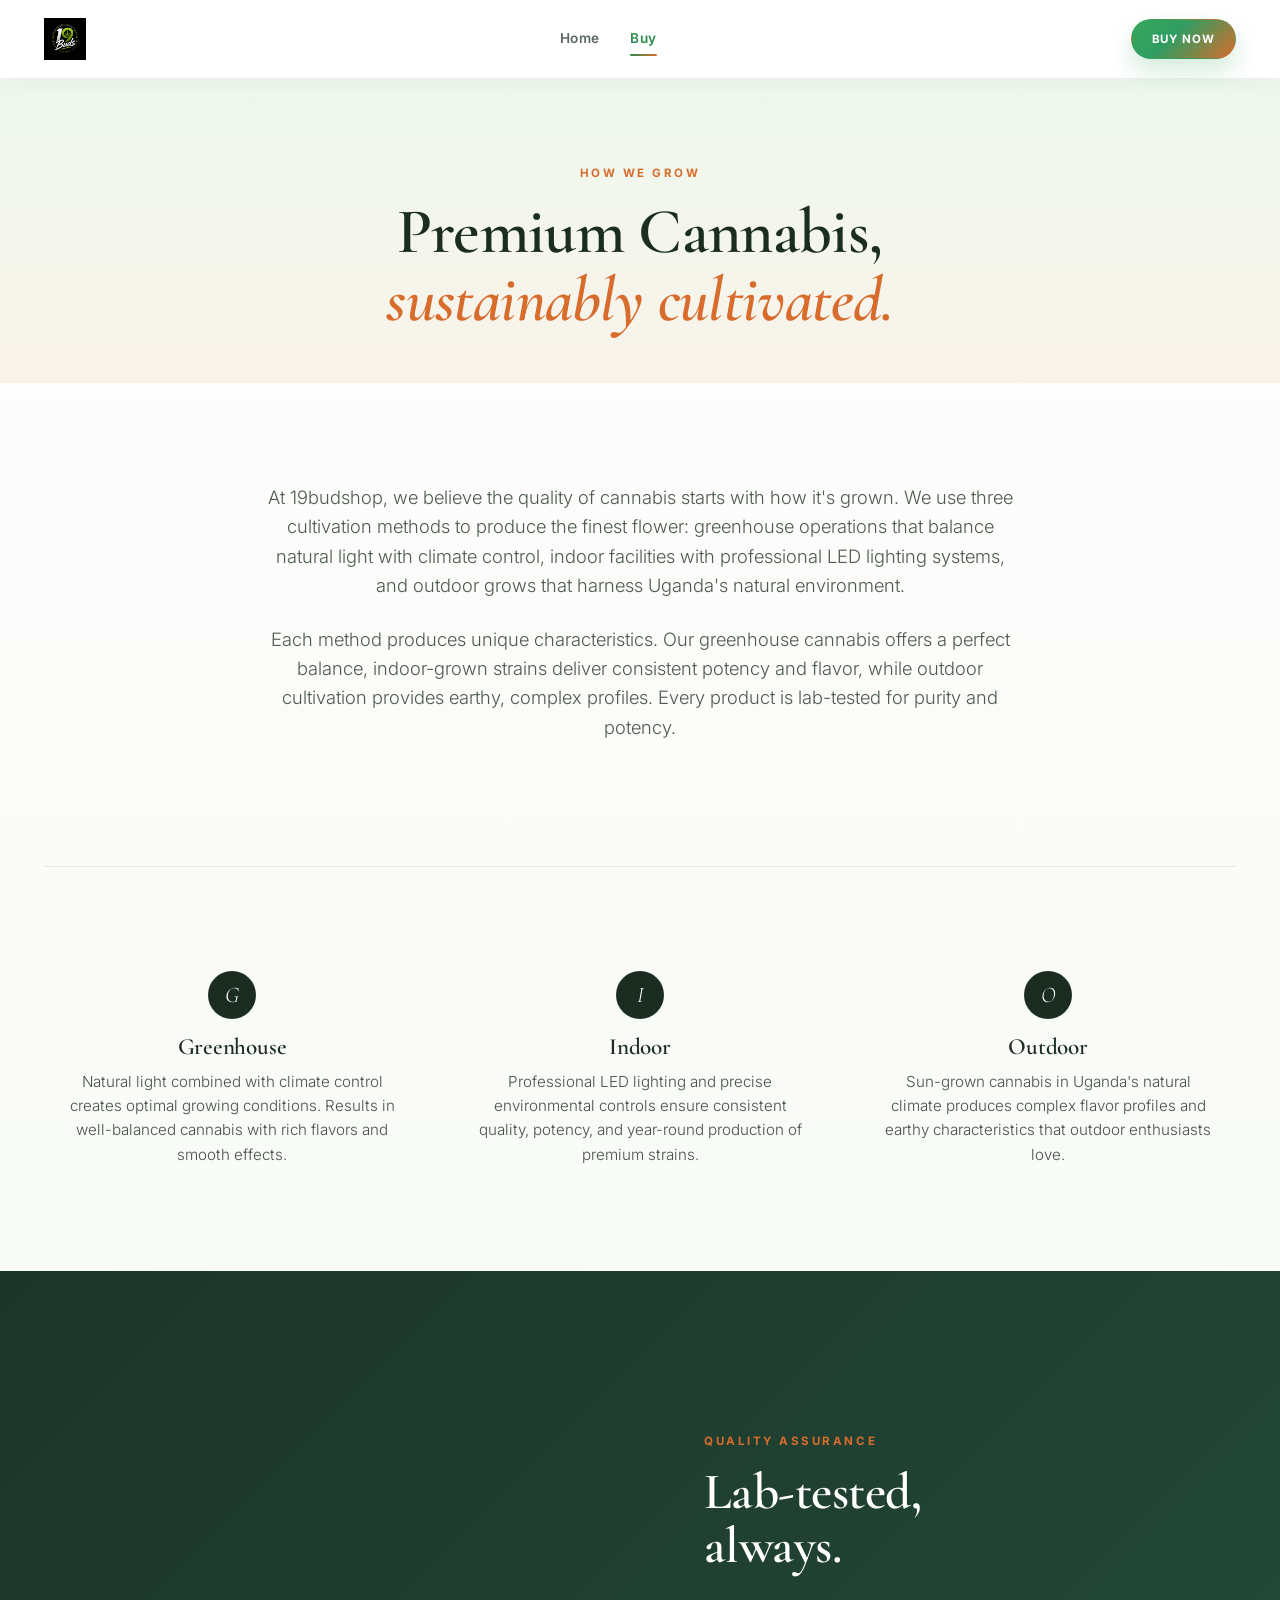
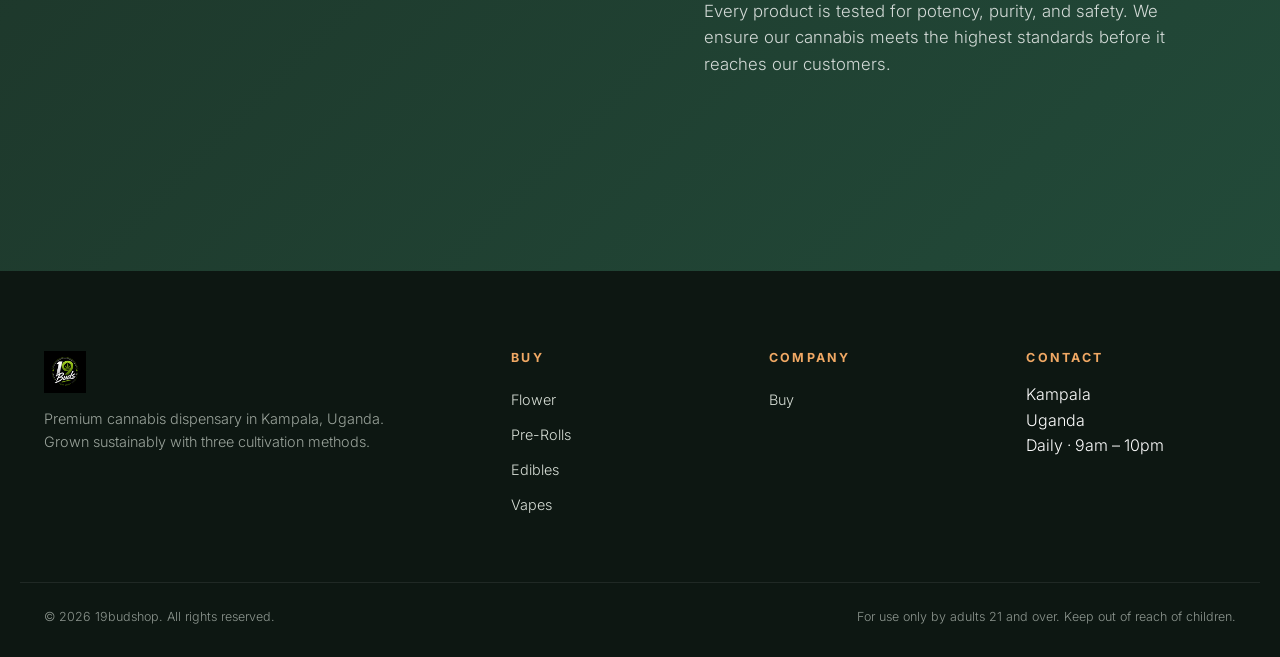
==== commit 9235240a: "Update buy-focused SEO copy" ====
--- a/pages/about.html
+++ b/pages/about.html
@@ -10,6 +10,14 @@
 <link rel="preconnect" href="https://fonts.gstatic.com" crossorigin>
 <link href="https://fonts.googleapis.com/css2?family=Cormorant+Garamond:wght@400;500;600;700&family=Inter:wght@300;400;500;600&display=swap" rel="stylesheet">
 <link rel="stylesheet" href="../css/styles.css" />
+<!-- Google tag (gtag.js) -->
+<script async src="https://www.googletagmanager.com/gtag/js?id=G-Z6B3M5N222"></script>
+<script>
+  window.dataLayer = window.dataLayer || [];
+  function gtag(){dataLayer.push(arguments);}
+  gtag('js', new Date());
+  gtag('config', 'G-Z6B3M5N222');
+</script>
 </head>
 <body>
 
@@ -20,10 +28,10 @@
     </a>
     <nav class="nav" id="nav">
       <a href="../index.html" class="nav__link">Home</a>
-      <a href="shop.html" class="nav__link active">Shop</a>
+      <a href="shop.html" class="nav__link active">Buy</a>
     </nav>
     <div class="header__actions">
-      <a href="shop.html" class="btn btn--small btn--primary">Shop Now</a>
+      <a href="shop.html" class="btn btn--small btn--primary">Buy Now</a>
       <button class="nav-toggle" id="nav-toggle" aria-label="Toggle menu"><span></span><span></span><span></span></button>
     </div>
   </div>
@@ -78,8 +86,8 @@
       </div>
       <p class="footer__about">Premium cannabis dispensary in Kampala, Uganda. Grown sustainably with three cultivation methods.</p>
     </div>
-    <div><h4>Shop</h4><a href="shop.html">Flower</a><a href="shop.html">Pre-Rolls</a><a href="shop.html">Edibles</a><a href="shop.html">Vapes</a></div>
-    <div><h4>Company</h4><a href="shop.html">Shop</a></div>
+    <div><h4>Buy</h4><a href="shop.html">Flower</a><a href="shop.html">Pre-Rolls</a><a href="shop.html">Edibles</a><a href="shop.html">Vapes</a></div>
+    <div><h4>Company</h4><a href="shop.html">Buy</a></div>
     <div><h4>Contact</h4><p>Kampala<br/>Uganda<br/>Daily · 9am – 10pm</p></div>
   </div>
   <div class="footer__bottom container">
--- a/css/styles.css
+++ b/css/styles.css
@@ -97,6 +97,11 @@
 .hero__cta{display:flex;gap:14px;flex-wrap:wrap}
 .hero__cta .btn--primary{background:linear-gradient(135deg,var(--orange),#efb267);color:#fff;border-color:transparent}
 .hero__cta .btn--primary:hover{transform:translateY(-2px) scale(1.01)}
+.hero__promo-badge{display:inline-flex;align-items:center;justify-content:center;width:98px;height:98px;border-radius:50%;background:rgba(255,255,255,.96);color:var(--ink);border:2px solid rgba(255,255,255,.9);box-shadow:0 16px 28px rgba(17,31,23,.16);transform:rotate(-10deg);text-align:center;line-height:1;position:relative;overflow:hidden}
+.hero__promo-badge::before{content:"";position:absolute;inset:8px;border:1px solid rgba(27,45,32,.14);border-radius:50%}
+.hero__promo-badge:hover{transform:rotate(-8deg) translateY(-2px);box-shadow:0 18px 30px rgba(17,31,23,.2)}
+.hero__promo-badge span{position:relative;z-index:1;display:block;font-size:.58rem;font-weight:900;letter-spacing:.1em;text-transform:uppercase;max-width:72px}
+.hero__promo-badge span b{display:block;font-size:.7rem;letter-spacing:.08em;margin-bottom:5px;line-height:1;color:var(--green)}
 .hero__whatsapp{display:inline-flex;align-items:center;justify-content:center;gap:10px;margin-top:18px;padding:15px 22px;border-radius:999px;background:#1eb95d;color:#fff;font-weight:700;letter-spacing:.04em;text-transform:uppercase;font-size:.8rem;box-shadow:0 10px 24px rgba(30,185,93,.2);transition:transform .2s ease, box-shadow .2s ease;max-width:100%}
 .hero__whatsapp:hover{transform:translateY(-2px);box-shadow:0 16px 26px rgba(30,185,93,.25)}
 .hero__whatsapp-icon{width:26px;height:26px;display:block;object-fit:contain}
@@ -279,6 +284,7 @@
   .hero__sub{font-size:1rem}
   .hero__cta{flex-direction:column;align-items:stretch}
   .hero__cta .btn{width:100%}
+  .hero__promo-badge{align-self:center}
   .hero__whatsapp{width:100%}
   .section__head{margin-bottom:42px}
   .shop-toolbar{flex-direction:column;align-items:flex-start;gap:12px}
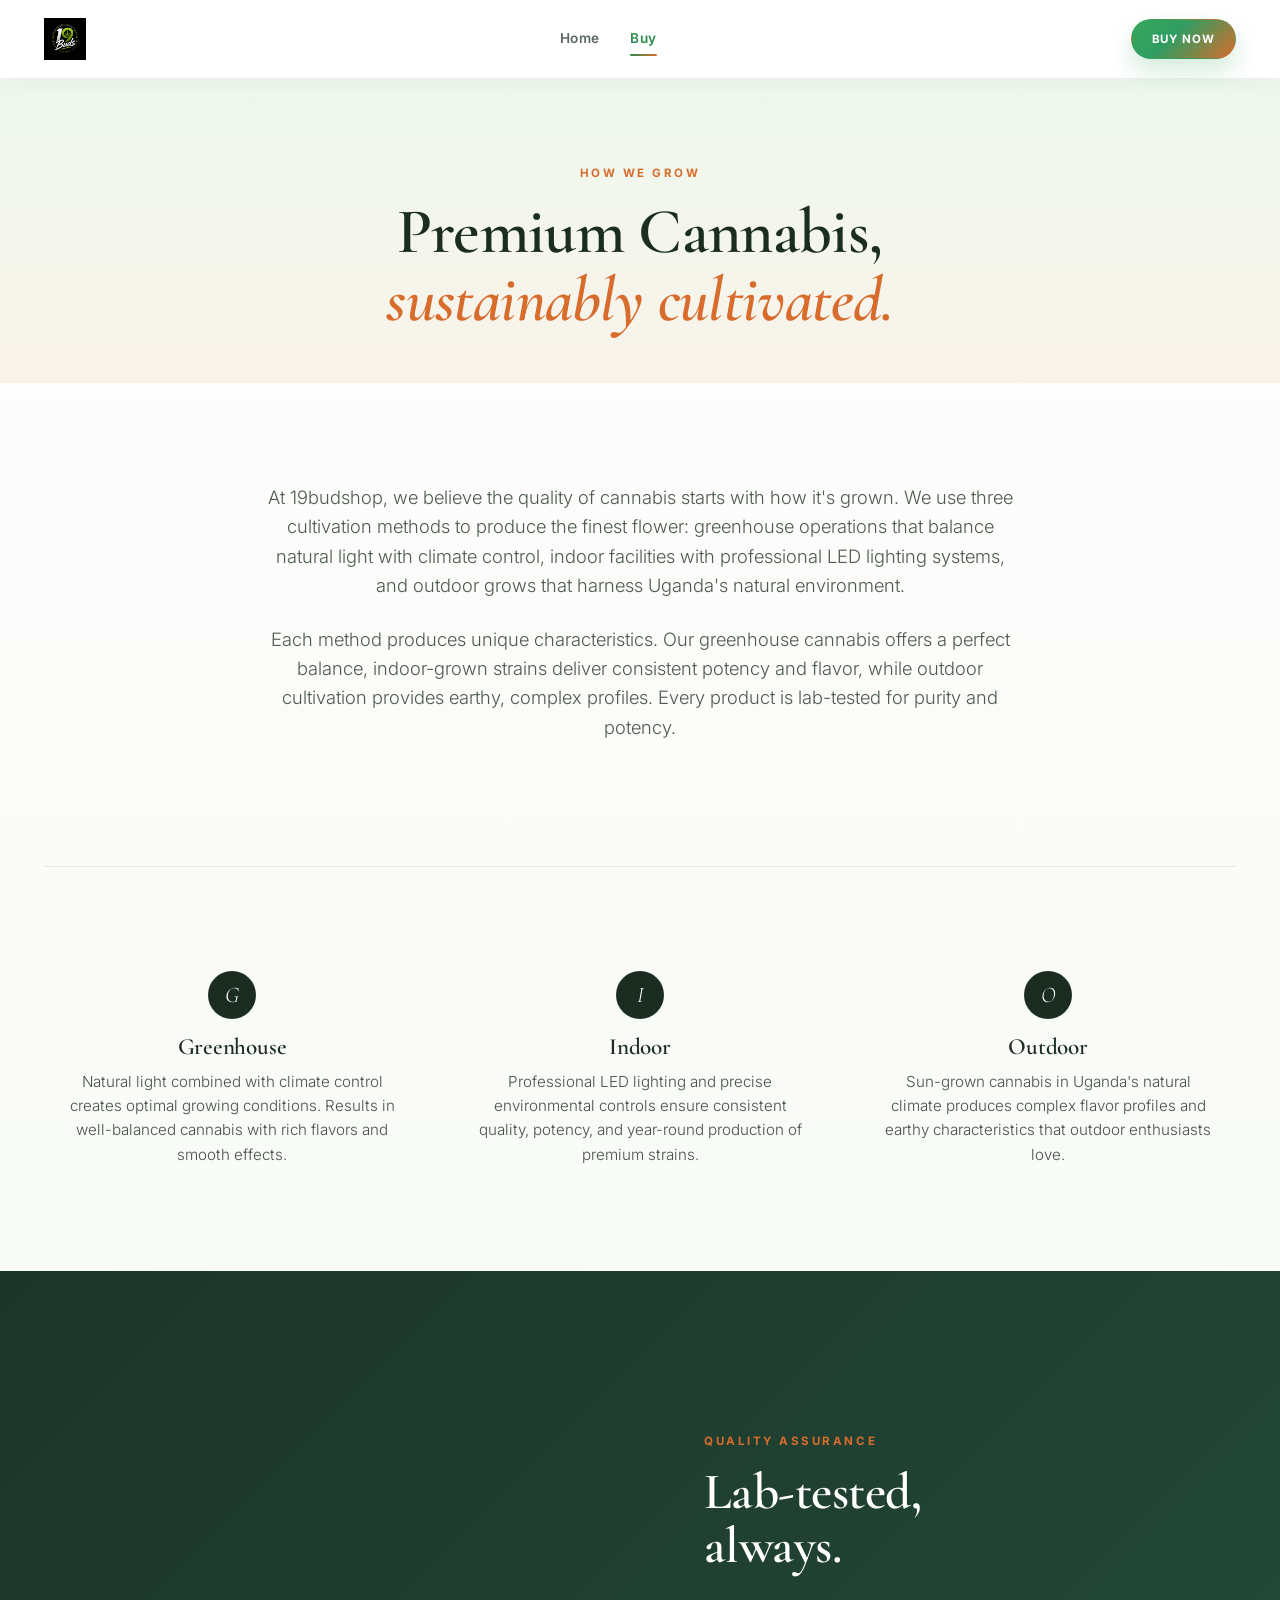
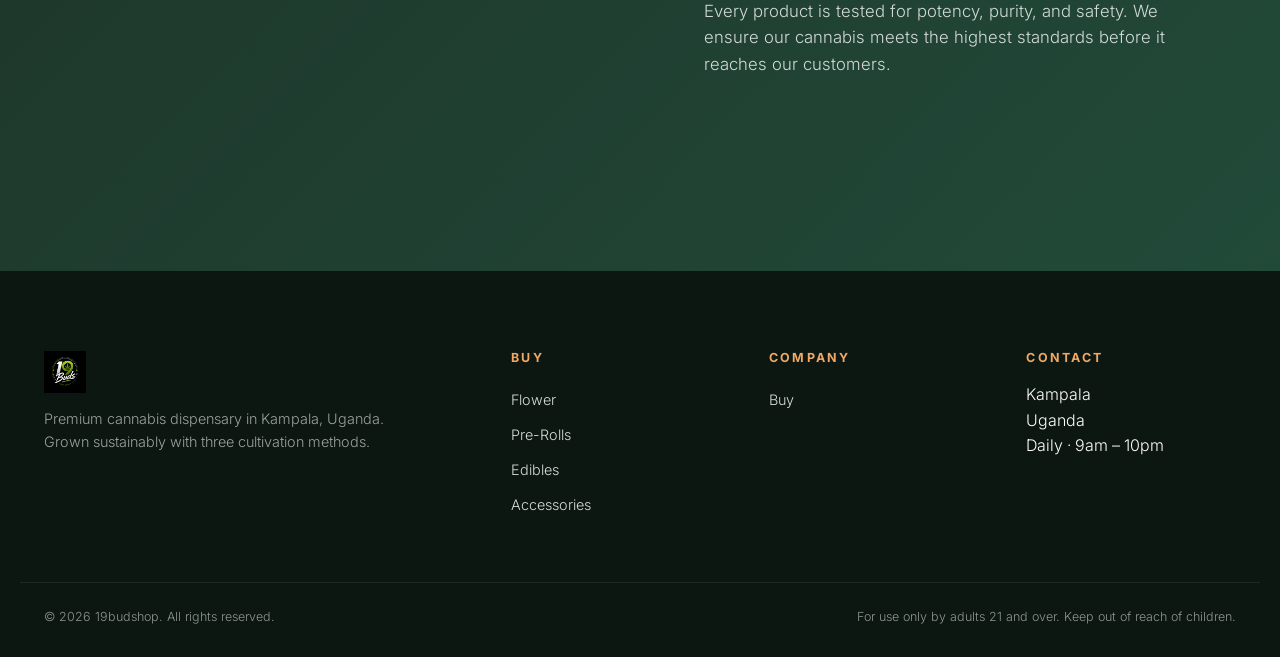
==== commit 74374afe: "Update product catalog and shop images" ====
--- a/pages/about.html
+++ b/pages/about.html
@@ -86,7 +86,7 @@
       </div>
       <p class="footer__about">Premium cannabis dispensary in Kampala, Uganda. Grown sustainably with three cultivation methods.</p>
     </div>
-    <div><h4>Buy</h4><a href="shop.html">Flower</a><a href="shop.html">Pre-Rolls</a><a href="shop.html">Edibles</a><a href="shop.html">Vapes</a></div>
+    <div><h4>Buy</h4><a href="shop.html">Flower</a><a href="shop.html">Pre-Rolls</a><a href="shop.html">Edibles</a><a href="shop.html">Accessories</a></div>
     <div><h4>Company</h4><a href="shop.html">Buy</a></div>
     <div><h4>Contact</h4><p>Kampala<br/>Uganda<br/>Daily · 9am – 10pm</p></div>
   </div>
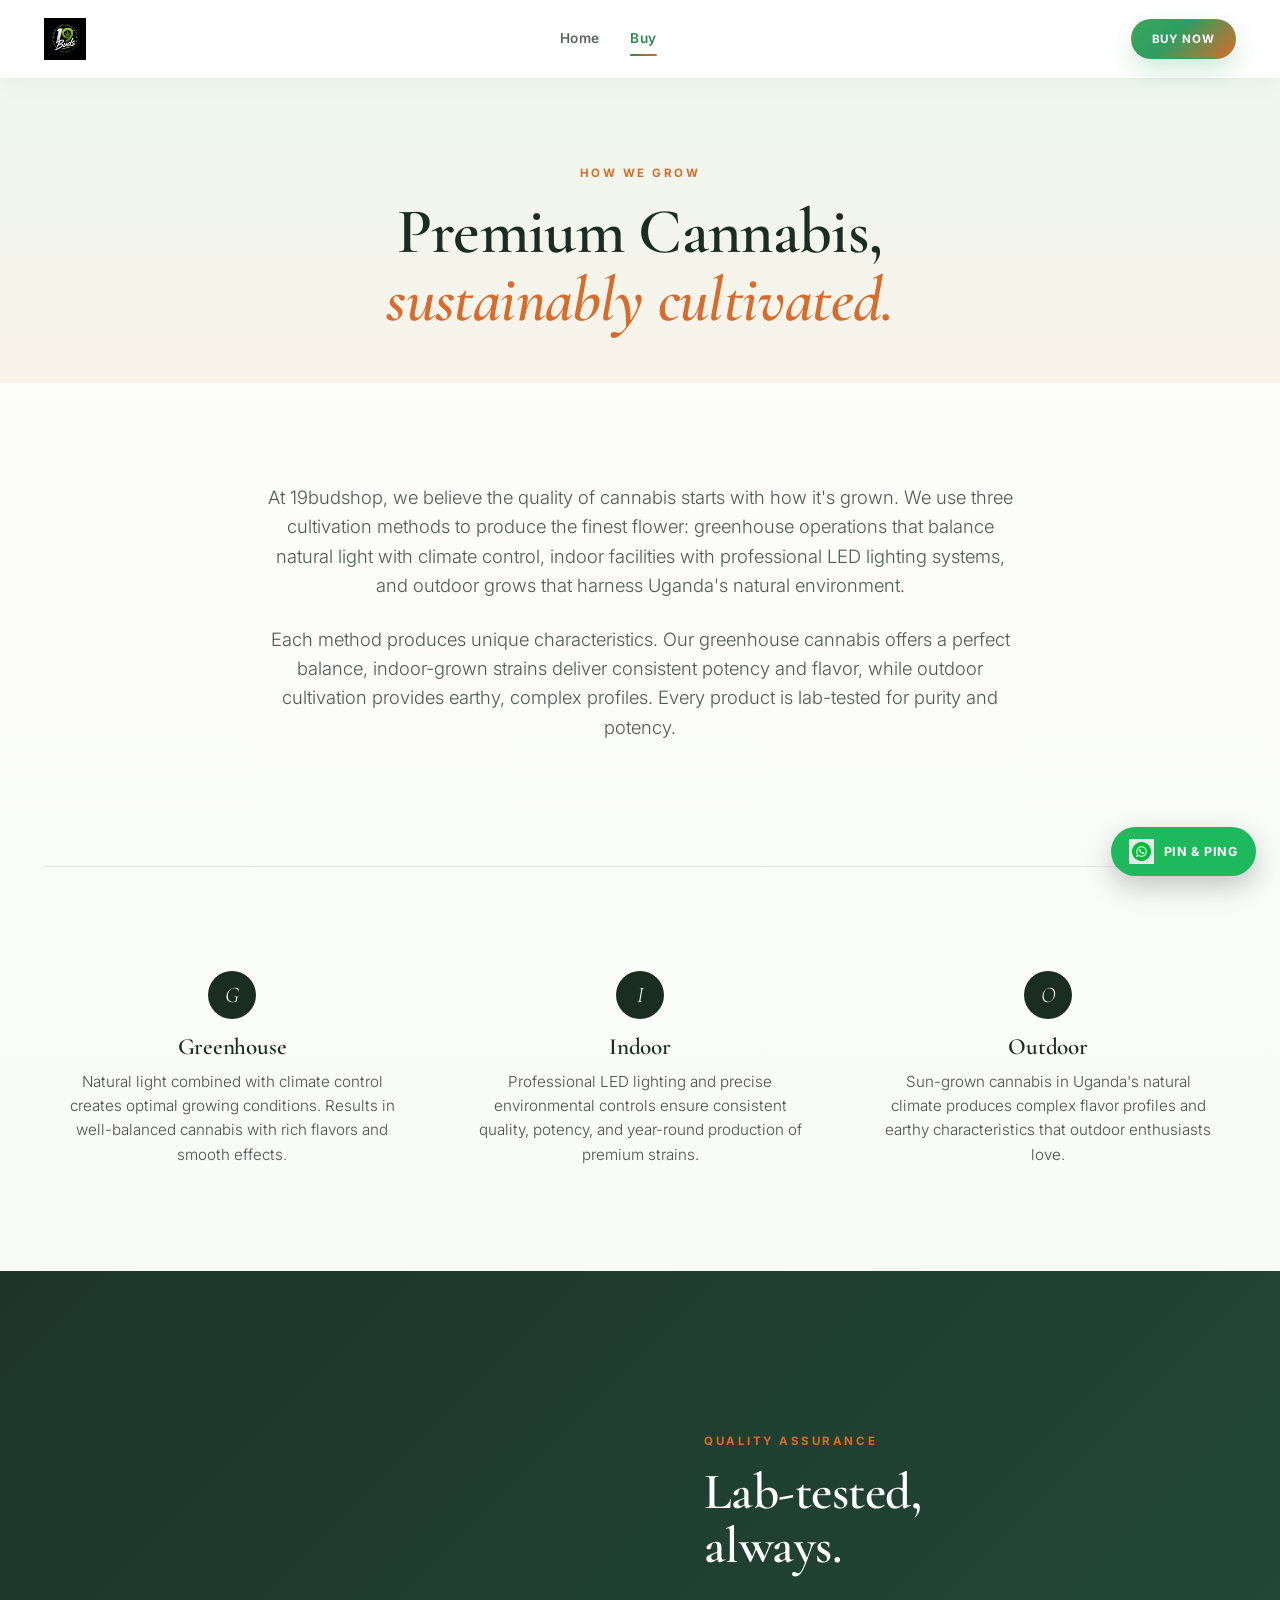
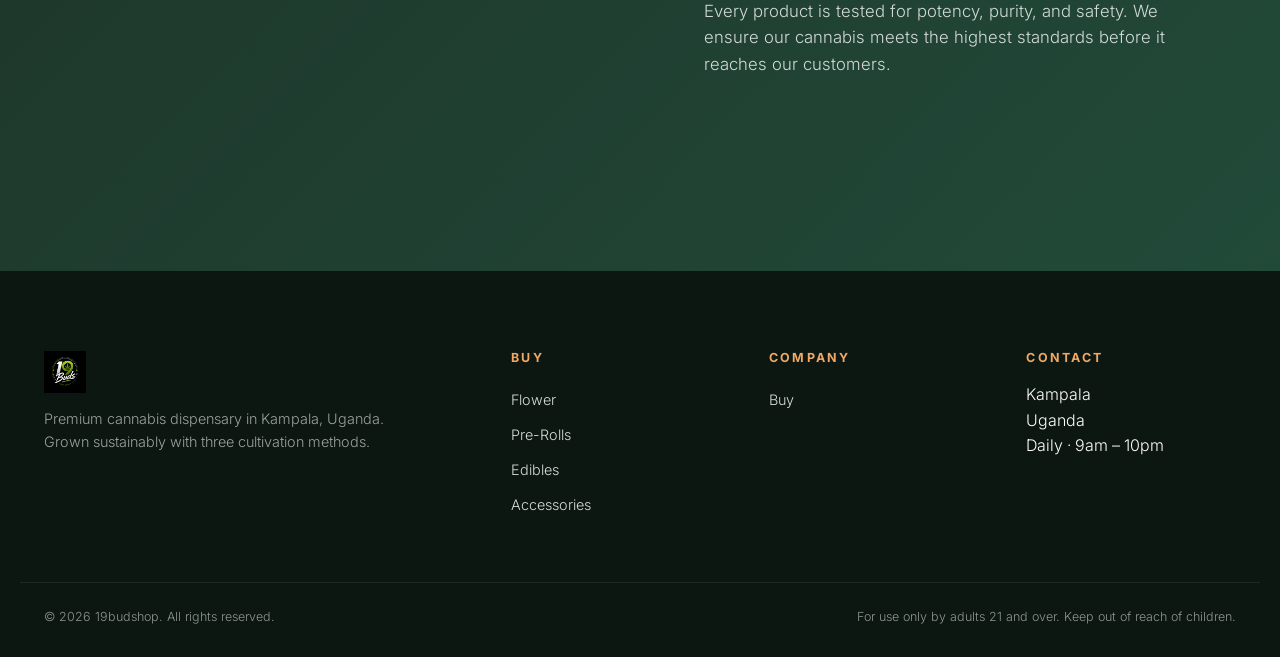
==== commit 8febe99e: "Add Nyege Nyege festival promo" ====
--- a/pages/about.html
+++ b/pages/about.html
@@ -95,6 +95,12 @@
     <span>For use only by adults 21 and over. Keep out of reach of children.</span>
   </div>
 </footer>
+
+<a class="whatsapp-float" href="https://wa.me/256764356069?text=Hey%2019%20Buds!%20I'm%20at%20Nyege%20Nyege%20right%20now%2C%20where%20are%20you%20guys%20set%20up%3F" target="_blank" rel="noopener noreferrer" aria-label="Pin and ping 19 Buds on WhatsApp">
+  <img src="../images/whatsapp logo.avif" alt="" />
+  <span>Pin &amp; Ping</span>
+</a>
+
 <script src="../js/products.js"></script>
 <script src="../js/main.js"></script>
 </body>
--- a/css/styles.css
+++ b/css/styles.css
@@ -250,6 +250,28 @@
 .toast{position:fixed;bottom:30px;left:50%;transform:translateX(-50%) translateY(20px);background:var(--ink);color:var(--cream);padding:14px 26px;border-radius:999px;font-size:.9rem;opacity:0;pointer-events:none;transition:all .3s;z-index:100}
 .toast.show{opacity:1;transform:translateX(-50%) translateY(0)}
 
+/* Nyege Nyege */
+.festival-section{padding:96px 0;background:linear-gradient(115deg,#183a2a 0%,#24543b 58%,#d86c2c 160%);color:var(--cream)}
+.festival-section__inner{display:grid;grid-template-columns:minmax(220px,.65fr) minmax(0,1fr) minmax(320px,1fr);gap:32px;align-items:center}
+.festival-poster{width:100%;max-width:320px;justify-self:center}
+.festival-poster img{display:block;width:100%;height:auto;border-radius:6px;box-shadow:0 18px 38px rgba(0,0,0,.24)}
+.festival-guide h2{max-width:520px;margin-bottom:32px}
+.festival-guide__list{list-style:none;border-top:1px solid rgba(255,255,255,.2)}
+.festival-guide__list li{display:flex;gap:18px;padding:17px 0;border-bottom:1px solid rgba(255,255,255,.2);color:rgba(255,255,255,.88)}
+.festival-guide__list li span{font-family:var(--serif);font-size:1.2rem;color:var(--gold)}
+.festival-guide__note{margin-top:20px;font-size:.78rem;color:rgba(255,255,255,.65)}
+.festival-reserve{padding:32px;background:#fff;color:var(--ink);border-radius:8px;box-shadow:0 20px 46px rgba(0,0,0,.18)}
+.festival-reserve h3{font-size:1.8rem;max-width:380px;margin-bottom:24px}
+.festival-reserve__form{display:grid;gap:16px}
+.festival-reserve__form label{display:block;margin-bottom:7px;font-size:.72rem;letter-spacing:.1em;text-transform:uppercase;color:var(--muted);font-weight:700}
+.festival-reserve__form input{width:100%;padding:12px 14px;border:1px solid rgba(27,45,32,.2);border-radius:4px;font:inherit;color:var(--ink);background:#fff}
+.festival-reserve__form input:focus{outline:2px solid var(--green);outline-offset:1px}
+.festival-reserve__form .btn{width:100%;border-radius:4px;margin-top:4px}
+.whatsapp-float{position:fixed;right:24px;bottom:24px;z-index:90;display:flex;align-items:center;gap:10px;padding:12px 18px;border-radius:999px;background:#1eb95d;color:#fff;font-size:.78rem;font-weight:700;letter-spacing:.06em;text-transform:uppercase;box-shadow:0 10px 28px rgba(0,0,0,.22);transition:transform .2s ease,box-shadow .2s ease}
+.whatsapp-float:hover{transform:translateY(-3px);box-shadow:0 14px 32px rgba(0,0,0,.26)}
+.whatsapp-float img{width:25px;height:25px;object-fit:contain}
+.whatsapp-float:focus-visible{outline:3px solid #fff;outline-offset:3px}
+
 /* Responsive */
 @media (max-width:960px){
   .nav{display:none;position:absolute;top:100%;left:0;right:0;background:rgba(255,255,255,.98);flex-direction:column;padding:24px;border-bottom:1px solid var(--line);gap:0}
@@ -272,6 +294,7 @@
   .values,.contact-grid{grid-template-columns:1fr;gap:24px}
   .section{padding:80px 0}
   .header__actions .btn--small{display:none}
+  .festival-section__inner{grid-template-columns:1fr;gap:48px}
 }
 @media (max-width:520px){
   .container{padding:0 18px}
@@ -290,4 +313,7 @@
   .shop-toolbar{flex-direction:column;align-items:flex-start;gap:12px}
   .shop-toolbar select{width:100%}
   .page-hero{padding-top:64px}
-}
+  .festival-section{padding:72px 0}
+  .festival-reserve{padding:24px}
+  .whatsapp-float{right:14px;bottom:14px;padding:11px 14px;font-size:.7rem}
+}
